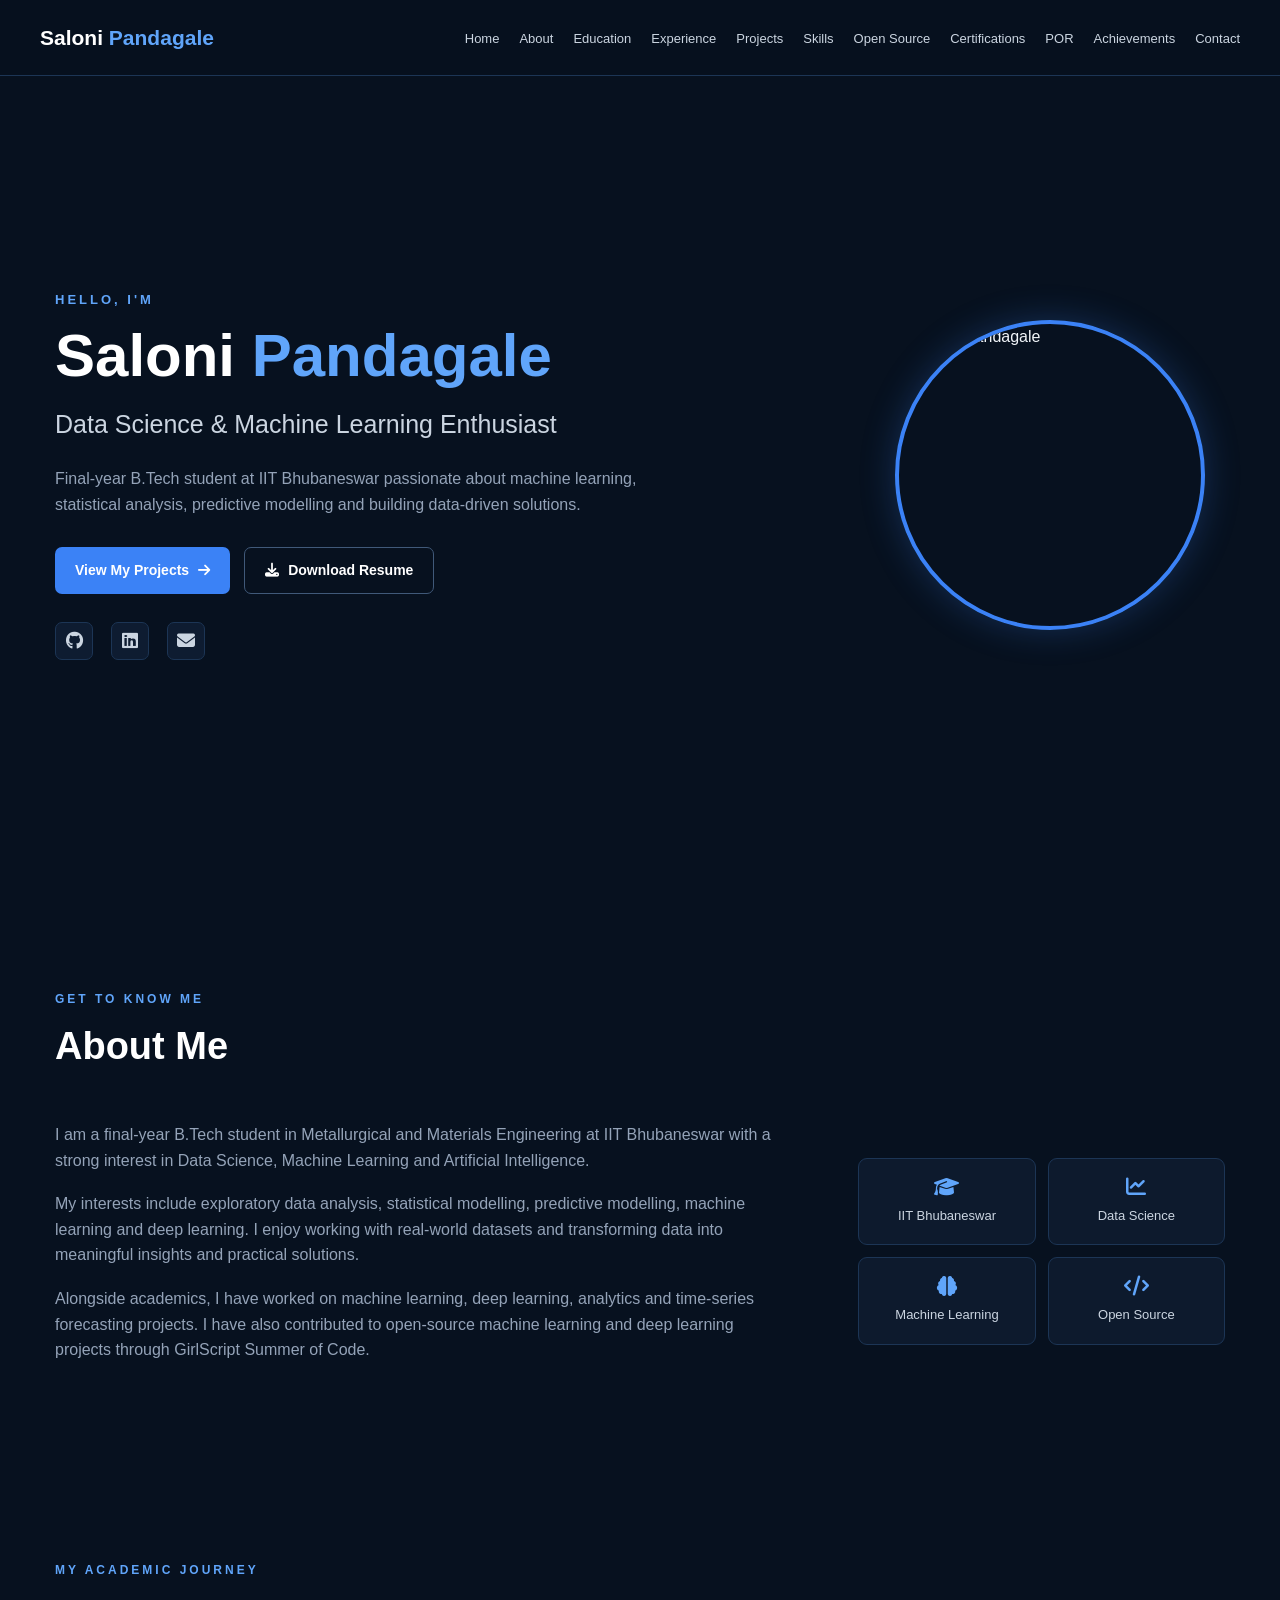
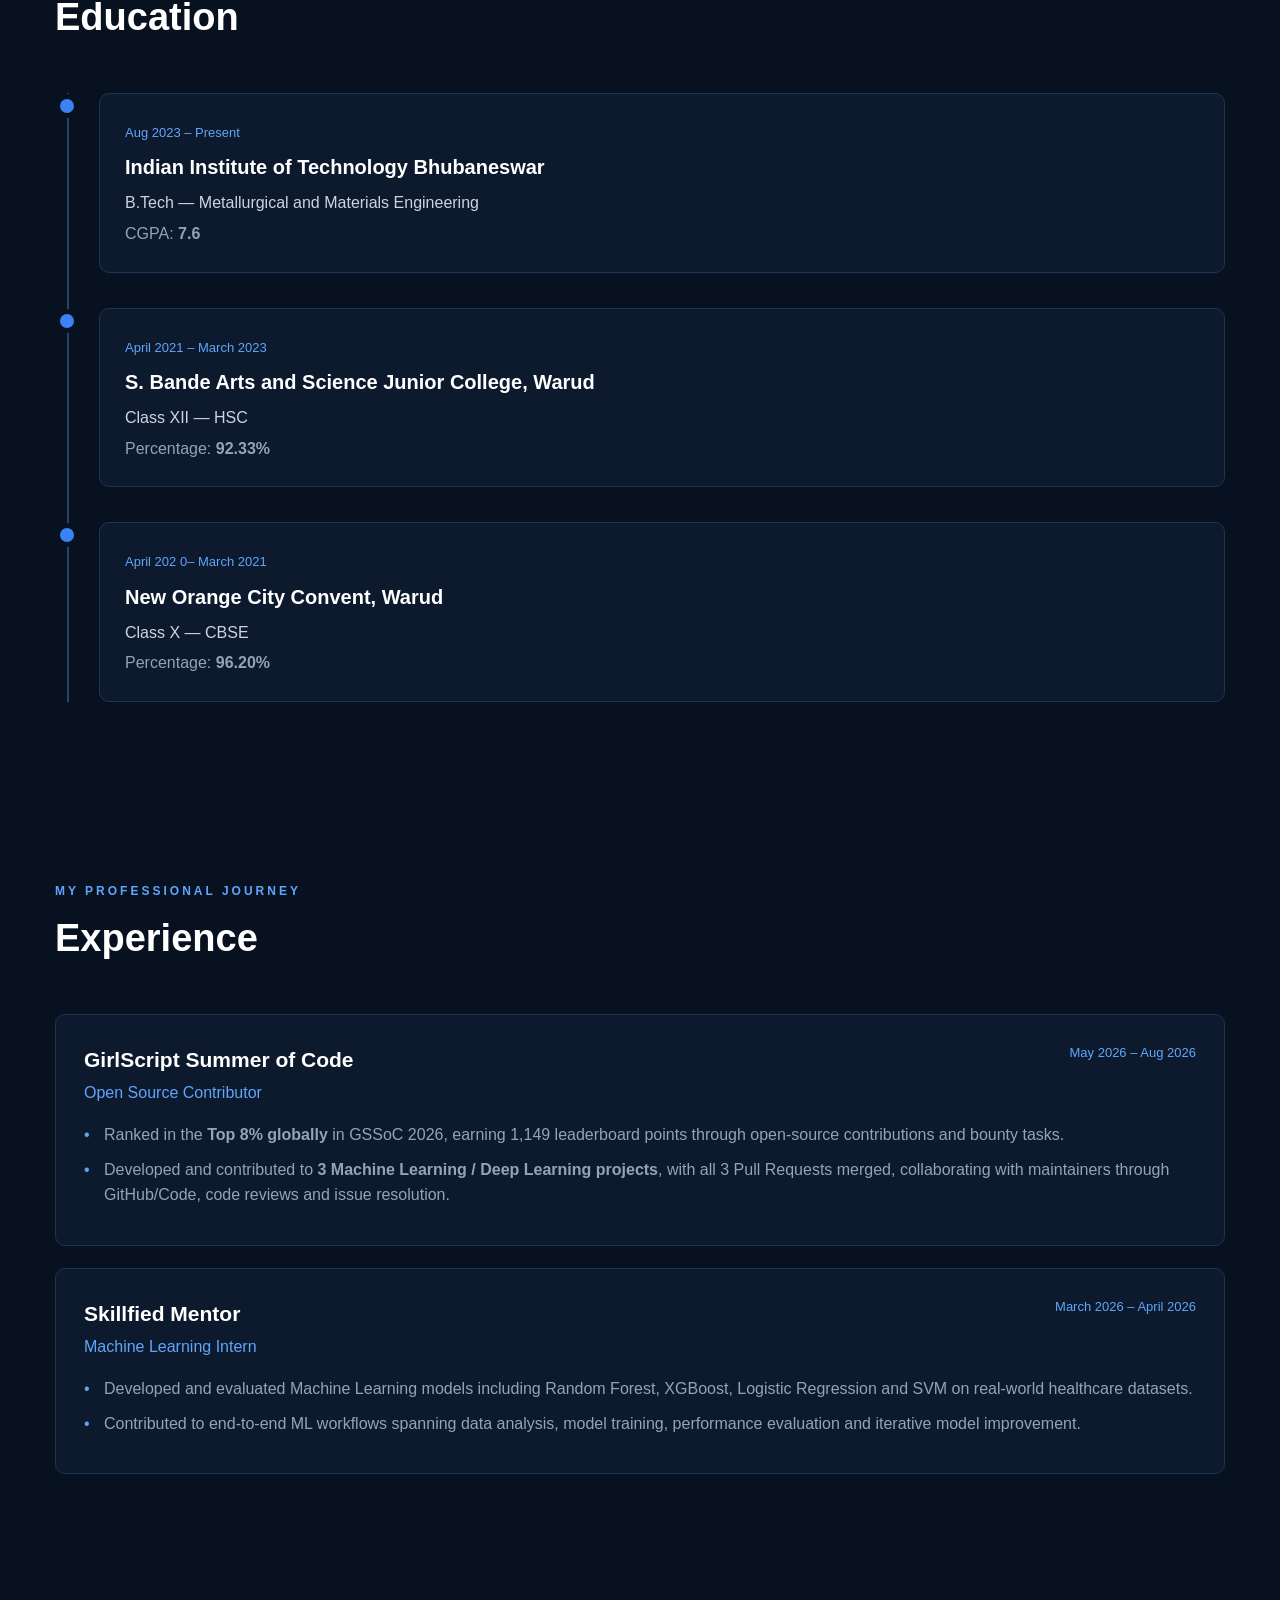
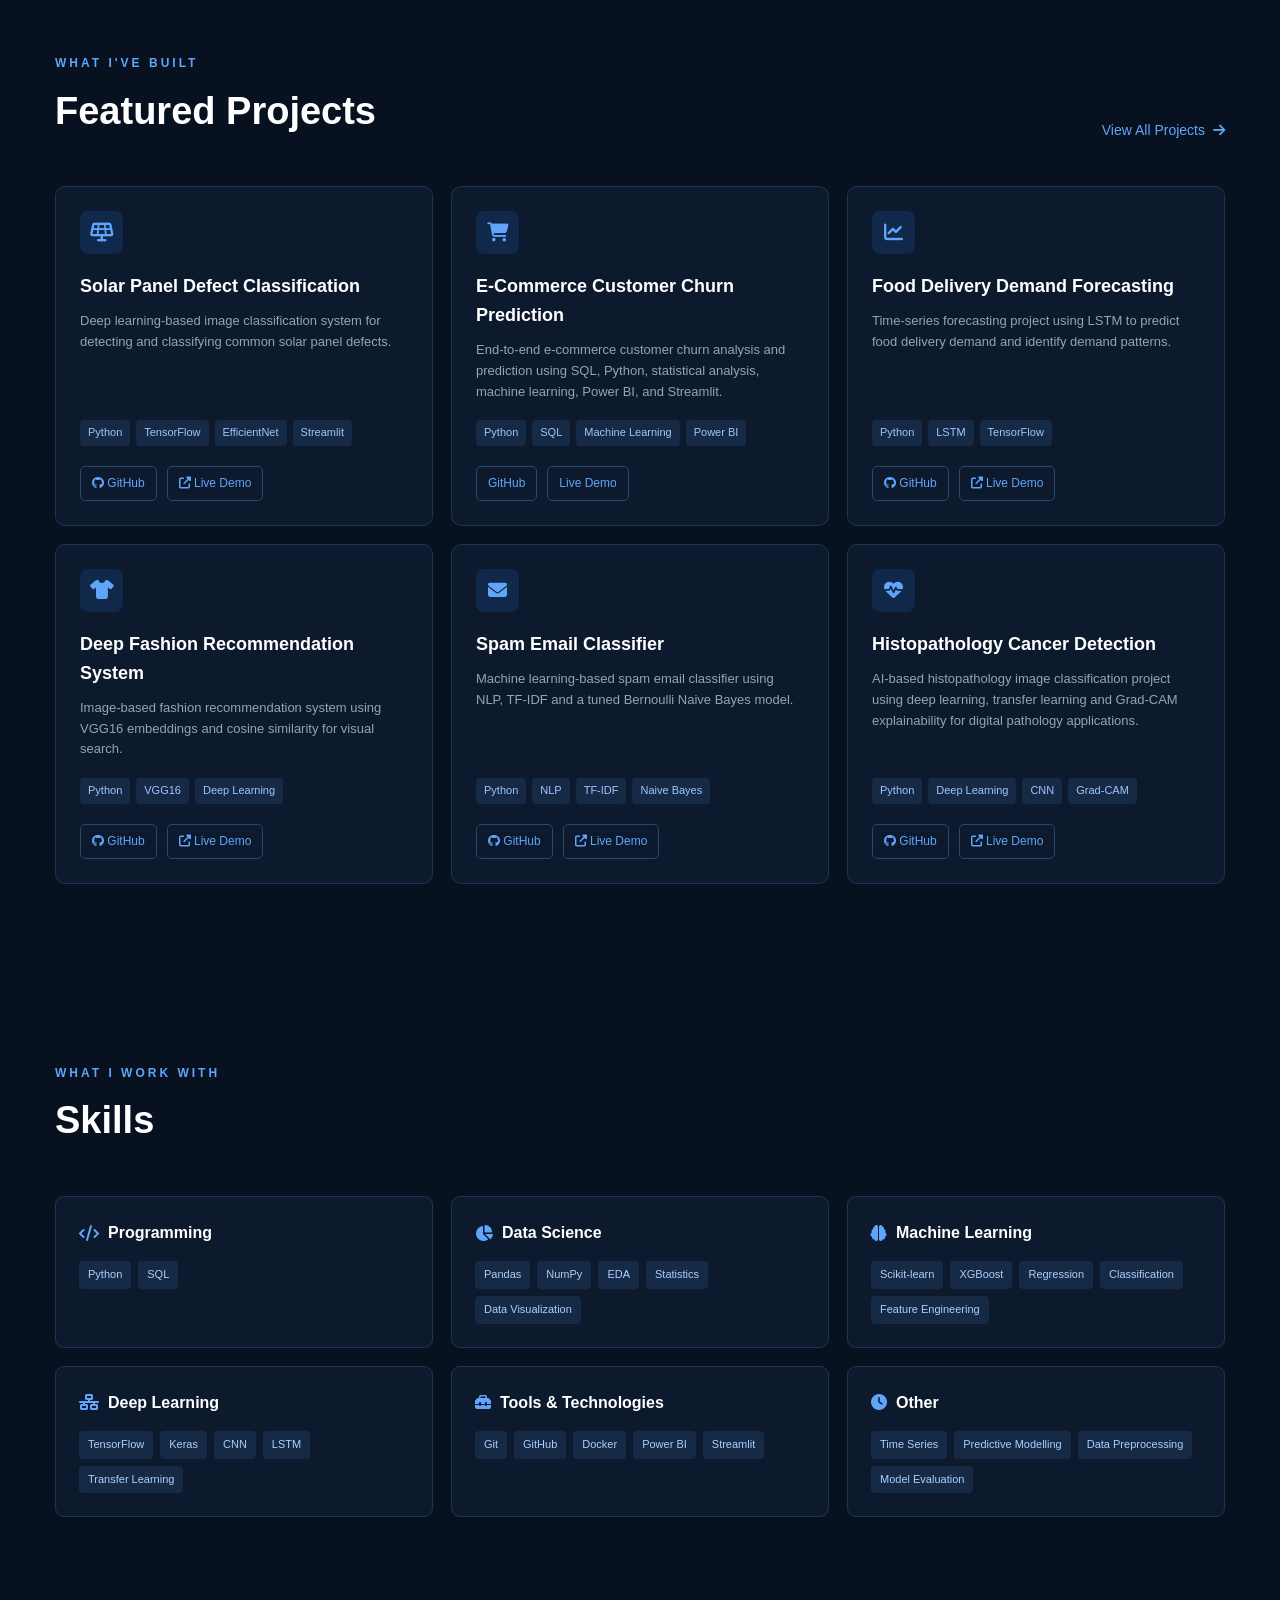
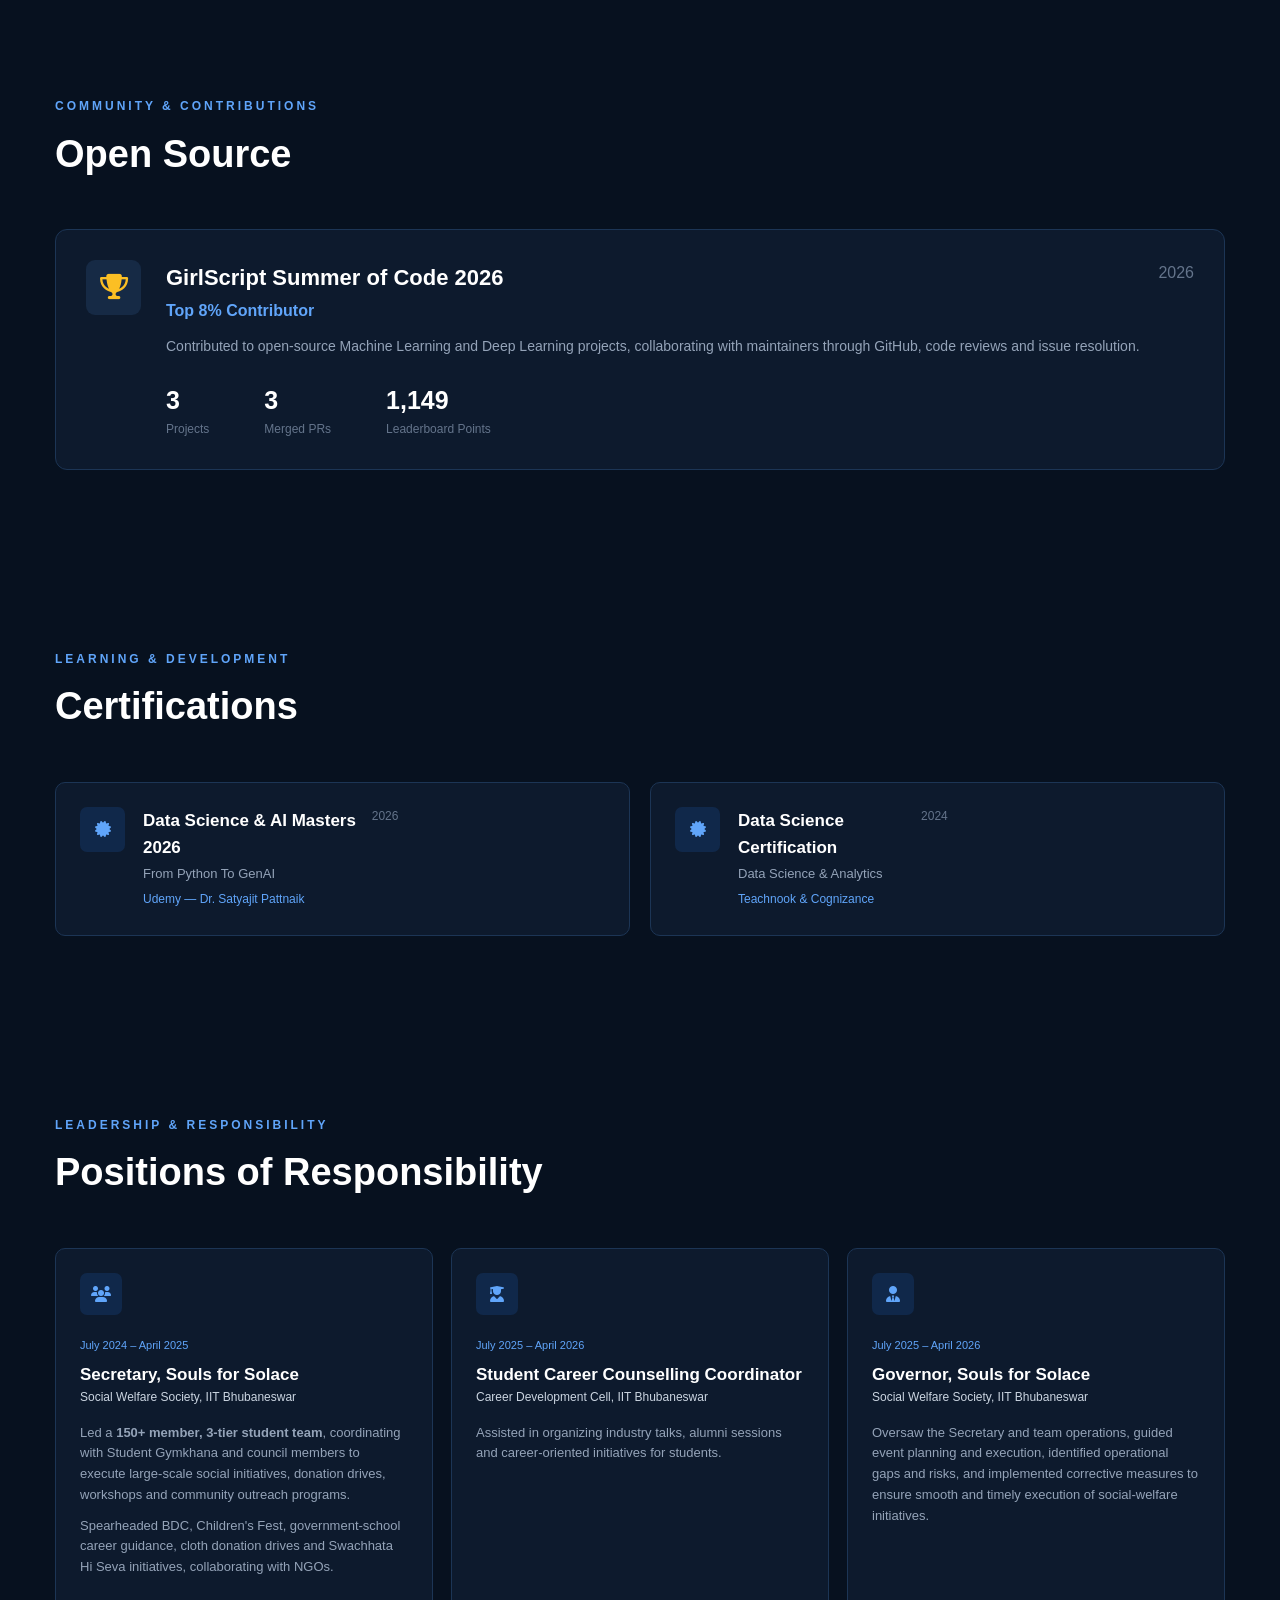
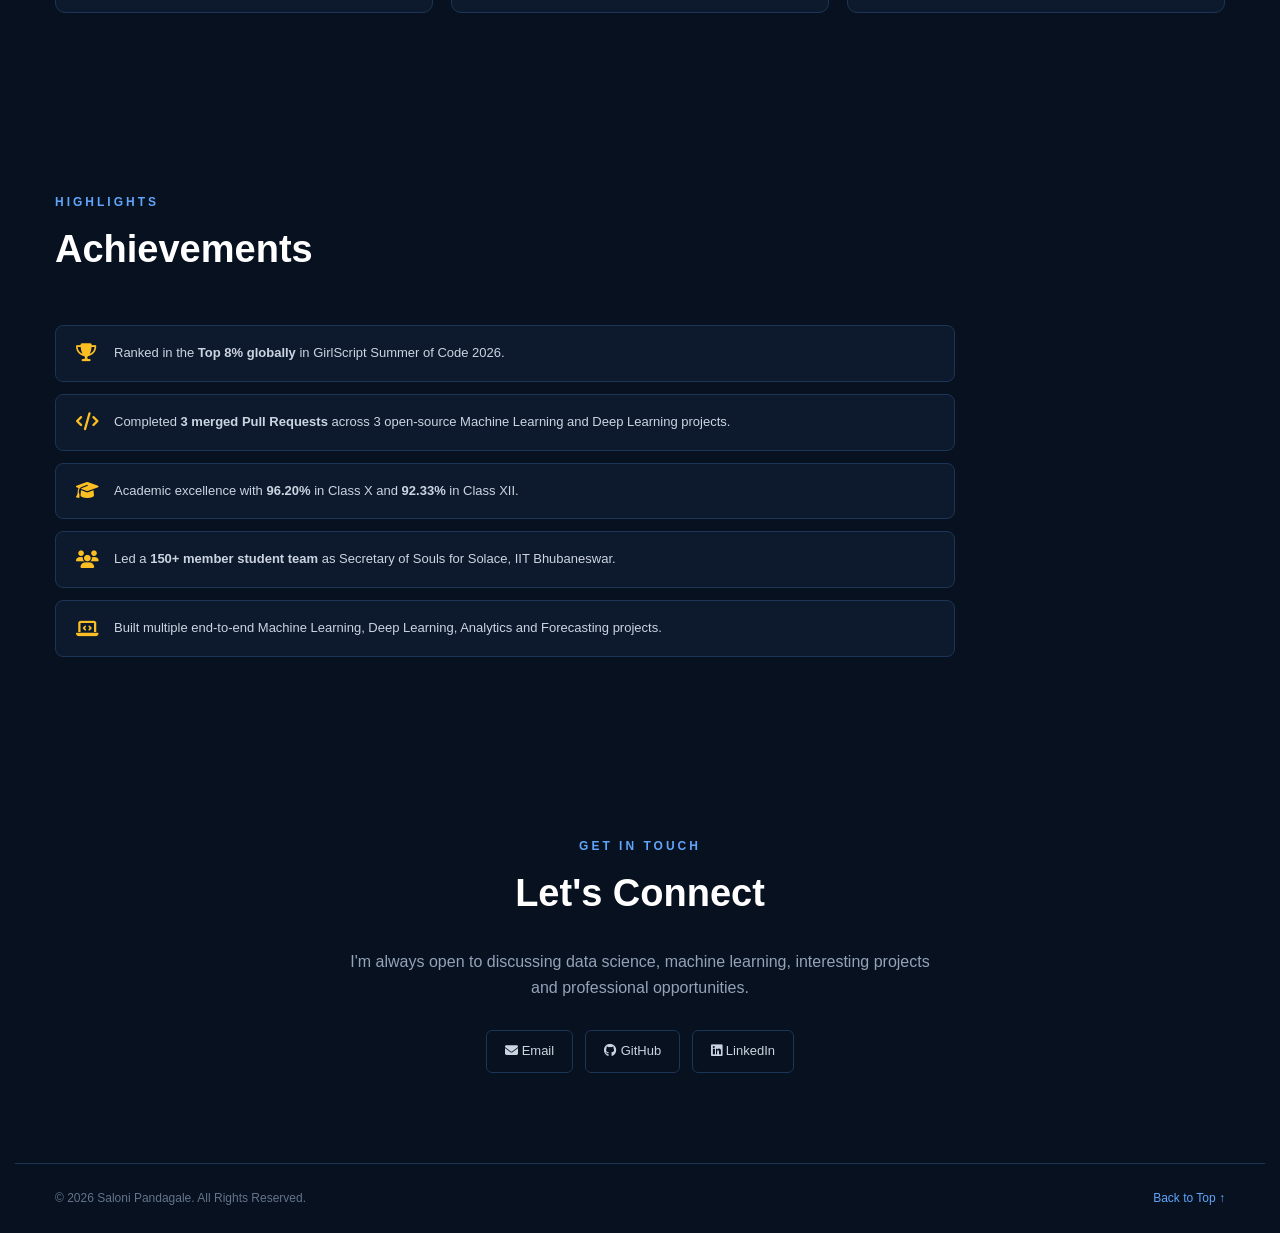
==== index.html @ 36f00436 "Add files via upload" ====
<!DOCTYPE html>
<html lang="en">

<head>
    <meta charset="UTF-8">
    <meta name="viewport" content="width=device-width, initial-scale=1.0">

    <title>Saloni Pandagale | Data Science & Machine Learning</title>

    <meta name="description"
        content="Portfolio of Saloni Pandagale - Data Science, Machine Learning and Deep Learning enthusiast.">

    <link rel="stylesheet" href="style.css">

    <!-- Font Awesome -->
    <link rel="stylesheet" href="https://cdnjs.cloudflare.com/ajax/libs/font-awesome/6.5.2/css/all.min.css">
</head>

<body>

    <!-- ================= NAVBAR ================= -->

    <header>
        <nav class="navbar">

            <a href="#home" class="logo">
                Saloni <span>Pandagale</span>
            </a>

            <ul class="nav-links">

                <li><a href="#home">Home</a></li>
                <li><a href="#about">About</a></li>
                <li><a href="#education">Education</a></li>
                <li><a href="#experience">Experience</a></li>
                <li><a href="#projects">Projects</a></li>
                <li><a href="#skills">Skills</a></li>
                <li><a href="#opensource">Open Source</a></li>
                <li><a href="#certifications">Certifications</a></li>
                <li><a href="#por">POR</a></li>
                <li><a href="#achievements">Achievements</a></li>
                <li><a href="#contact">Contact</a></li>

            </ul>

            <div class="menu-toggle">
                <i class="fas fa-bars"></i>
            </div>

        </nav>
    </header>


    <!-- ================= HERO ================= -->

    <section id="home" class="hero">

        <div class="hero-content">

            <p class="small-heading">
                HELLO, I'M
            </p>

            <h1>
                Saloni <span>Pandagale</span>
            </h1>

            <h2>
                Data Science & Machine Learning Enthusiast
            </h2>

            <p class="hero-description">

                Final-year B.Tech student at IIT Bhubaneswar passionate about
                machine learning, statistical analysis, predictive modelling
                and building data-driven solutions.

            </p>

            <div class="hero-buttons">

                <a href="#projects" class="btn primary-btn">
                    View My Projects
                    <i class="fas fa-arrow-right"></i>
                </a>

                <a href="assets/resume.pdf" class="btn secondary-btn" target="_blank">

                    <i class="fas fa-download"></i>
                    Download Resume

                </a>

            </div>


            <div class="social-links">

                <a href="https://github.com/salonipandagale" target="_blank" aria-label="GitHub">

                    <i class="fab fa-github"></i>

                </a>

                <a href="https://www.linkedin.com/in/saloni-pandagale-4010a1296/" target="_blank" aria-label="LinkedIn">

                    <i class="fab fa-linkedin"></i>

                </a>

                <a href="mailto:itsmesaloni29@gmail.com" aria-label="Email">

                    <i class="fas fa-envelope"></i>

                </a>

            </div>

        </div>


        <!-- PROFILE -->

        <div class="hero-image">

            <div class="image-circle">

                <img src="assets/profile.jpeg" alt="Saloni Pandagale">

            </div>

        </div>

    </section>


    <!-- ================= ABOUT ================= -->

    <section id="about" class="section">

        <div class="section-title">

            <p>GET TO KNOW ME</p>

            <h2>About Me</h2>

        </div>


        <div class="about-grid">

            <div class="about-text">

                <p>

                    I am a final-year B.Tech student in Metallurgical and
                    Materials Engineering at IIT Bhubaneswar with a strong
                    interest in Data Science, Machine Learning and Artificial
                    Intelligence.

                </p>

                <p>

                    My interests include exploratory data analysis,
                    statistical modelling, predictive modelling, machine
                    learning and deep learning. I enjoy working with
                    real-world datasets and transforming data into
                    meaningful insights and practical solutions.

                </p>

                <p>

                    Alongside academics, I have worked on machine learning,
                    deep learning, analytics and time-series forecasting
                    projects. I have also contributed to open-source
                    machine learning and deep learning projects through
                    GirlScript Summer of Code.

                </p>

            </div>


            <div class="about-highlights">

                <div class="about-badge">
                    <i class="fas fa-graduation-cap"></i>
                    <span>IIT Bhubaneswar</span>
                </div>

                <div class="about-badge">
                    <i class="fas fa-chart-line"></i>
                    <span>Data Science</span>
                </div>

                <div class="about-badge">
                    <i class="fas fa-brain"></i>
                    <span>Machine Learning</span>
                </div>

                <div class="about-badge">
                    <i class="fas fa-code"></i>
                    <span>Open Source</span>
                </div>

            </div>

        </div>

    </section>


    <!-- ================= EDUCATION ================= -->

    <section id="education" class="section">

        <div class="section-title">

            <p>MY ACADEMIC JOURNEY</p>

            <h2>Education</h2>

        </div>


        <div class="timeline">

            <!-- IIT -->

            <div class="timeline-item">

                <div class="timeline-dot"></div>

                <div class="timeline-content">

                    <span class="date">
                        Aug 2023 – Present
                    </span>

                    <h3>
                        Indian Institute of Technology Bhubaneswar
                    </h3>

                    <h4>
                        B.Tech — Metallurgical and Materials Engineering
                    </h4>

                    <p>
                        CGPA: <strong>7.6</strong>
                    </p>

                </div>

            </div>


            <!-- XII -->

            <div class="timeline-item">

                <div class="timeline-dot"></div>

                <div class="timeline-content">

                    <span class="date">
                        April 2021 – March 2023
                    </span>

                    <h3>
                        S. Bande Arts and Science Junior College, Warud
                    </h3>

                    <h4>
                        Class XII — HSC
                    </h4>

                    <p>
                        Percentage: <strong>92.33%</strong>
                    </p>

                </div>

            </div>


            <!-- X -->

            <div class="timeline-item">

                <div class="timeline-dot"></div>

                <div class="timeline-content">

                    <span class="date">
                        April 202 0– March 2021
                    </span>

                    <h3>
                        New Orange City Convent, Warud
                    </h3>

                    <h4>
                        Class X — CBSE
                    </h4>

                    <p>
                        Percentage: <strong>96.20%</strong>
                    </p>

                </div>

            </div>

        </div>

    </section>


    <!-- ================= EXPERIENCE ================= -->

    <section id="experience" class="section">

        <div class="section-title">

            <p>MY PROFESSIONAL JOURNEY</p>

            <h2>Experience</h2>

        </div>


        <div class="experience-container">


            <!-- GSSOC -->

            <div class="experience-card">

                <div class="experience-header">

                    <div>

                        <h3>
                            GirlScript Summer of Code
                        </h3>

                        <h4>
                            Open Source Contributor
                        </h4>

                    </div>

                    <span class="date">
                        May 2026 – Aug 2026
                    </span>

                </div>


                <ul>

                    <li>
                        Ranked in the <strong>Top 8% globally</strong> in
                        GSSoC 2026, earning 1,149 leaderboard points
                        through open-source contributions and bounty tasks.
                    </li>

                    <li>
                        Developed and contributed to
                        <strong>3 Machine Learning / Deep Learning projects</strong>,
                        with all 3 Pull Requests merged, collaborating with
                        maintainers through GitHub/Code, code reviews and
                        issue resolution.
                    </li>

                </ul>

            </div>


            <!-- SKILLIFIED -->

            <div class="experience-card">

                <div class="experience-header">

                    <div>

                        <h3>
                            Skillfied Mentor
                        </h3>

                        <h4>
                            Machine Learning Intern
                        </h4>

                    </div>

                    <span class="date">
                        March 2026 – April 2026
                    </span>

                </div>


                <ul>

                    <li>
                        Developed and evaluated Machine Learning models
                        including Random Forest, XGBoost, Logistic Regression
                        and SVM on real-world healthcare datasets.
                    </li>

                    <li>
                        Contributed to end-to-end ML workflows spanning
                        data analysis, model training, performance evaluation
                        and iterative model improvement.
                    </li>

                </ul>

            </div>

        </div>

    </section>


    <!-- ================= FEATURED PROJECTS ================= -->

    <section id="projects" class="section">

        <div class="section-title-row">

            <div class="section-title">

                <p>WHAT I'VE BUILT</p>

                <h2>Featured Projects</h2>

            </div>

            <a href="projects.html" class="view-all">
                View All Projects
                <i class="fas fa-arrow-right"></i>
            </a>

        </div>


        <div class="projects-grid">


            <!-- PROJECT 1 -->

            <div class="project-card">

                <div class="project-icon">
                    <i class="fas fa-solar-panel"></i>
                </div>

                <h3>
                    Solar Panel Defect Classification
                </h3>

                <p>
                    Deep learning-based image classification system for
                    detecting and classifying common solar panel defects.
                </p>

                <div class="tech-stack">

                    <span>Python</span>
                    <span>TensorFlow</span>
                    <span>EfficientNet</span>
                    <span>Streamlit</span>

                </div>

                <div class="project-links">

                    <a href="https://github.com/salonipandagale/Solar-Panel-Defect-Classification" target="_blank">

                        <i class="fab fa-github"></i>
                        GitHub

                    </a>

                    <a href="https://solar-panel-defect-classification-1.onrender.com/" target="_blank">

                        <i class="fas fa-external-link-alt"></i>
                        Live Demo

                    </a>

                </div>

            </div>


            <!-- PROJECT 2 -->

            <div class="project-card">
                <div class="project-icon">
                    <i class="fas fa-cart-shopping"></i>
                </div>
                <div class="project-header">
                    <h3>E-Commerce Customer Churn Prediction</h3>
                </div>

                <p>
                    End-to-end e-commerce customer churn analysis and prediction using
                    SQL, Python, statistical analysis, machine learning, Power BI,
                    and Streamlit.
                </p>

                <div class="tech-stack">
                    <span>Python</span>
                    <span>SQL</span>
                    <span>Machine Learning</span>
                    <span>Power BI</span>
                    
                </div>

                <div class="project-links">
                        <a href="https://github.com/salonipandagale/E-Commerce-Customer-Churn-Prediction"
                            target="_blank">
                            GitHub
                        </a>

                        <a href="https://e-commerce-customer-churn-prediction-pqmy.onrender.com/" target="_blank">
                            Live Demo
                        </a>
                </div>
            </div>


            <!-- PROJECT 3 -->

            <div class="project-card">

                <div class="project-icon">
                    <i class="fas fa-chart-line"></i>
                </div>

                <h3>
                    Food Delivery Demand Forecasting
                </h3>

                <p>
                    Time-series forecasting project using LSTM to predict
                    food delivery demand and identify demand patterns.
                </p>

                <div class="tech-stack">

                    <span>Python</span>
                    <span>LSTM</span>
                    <span>TensorFlow</span>

                </div>

                <div class="project-links">

                    <a href="https://github.com/salonipandagale/Demand-Forecasting-Inventory-Optimization"
                        target="_blank">

                        <i class="fab fa-github"></i>
                        GitHub

                    </a>
                    <a href="https://demand-forecasting-inventory-optimization.streamlit.app/" target="_blank">

                        <i class="fas fa-external-link-alt"></i>
                        Live Demo

                    </a>

                </div>

            </div>


            <!-- PROJECT 4 -->

            <div class="project-card">

                <div class="project-icon">
                    <i class="fas fa-shirt"></i>
                </div>

                <h3>
                    Deep Fashion Recommendation System
                </h3>

                <p>
                    Image-based fashion recommendation system using VGG16
                    embeddings and cosine similarity for visual search.
                </p>

                <div class="tech-stack">

                    <span>Python</span>
                    <span>VGG16</span>
                    <span>Deep Learning</span>

                </div>

                <div class="project-links">

                    <a href="https://github.com/salonipandagale/Deep-fashion-recommendation-system" target="_blank">

                        <i class="fab fa-github"></i>
                        GitHub

                    </a>
                    <a href="https://deep-fashion-recommendation-system.onrender.com/" target="_blank">

                        <i class="fas fa-external-link-alt"></i>
                        Live Demo

                    </a>

                </div>

            </div>


            <!-- PROJECT 5 -->

            <div class="project-card">

                <div class="project-icon">
                    <i class="fas fa-envelope"></i>
                </div>

                <h3>
                    Spam Email Classifier
                </h3>

                <p>
                    Machine learning-based spam email classifier using
                    NLP, TF-IDF and a tuned Bernoulli Naive Bayes model.
                </p>

                <div class="tech-stack">

                    <span>Python</span>
                    <span>NLP</span>
                    <span>TF-IDF</span>
                    <span>Naive Bayes</span>

                </div>

                <div class="project-links">

                    <a href="https://github.com/salonipandagale/Spam-Email-Classifier" target="_blank">

                        <i class="fab fa-github"></i>
                        GitHub

                    </a>
                    <a href="https://spam-email-classifier-04uw.onrender.com/" target="_blank">

                        <i class="fas fa-external-link-alt"></i>
                        Live Demo

                    </a>

                </div>

            </div>


            <!-- PROJECT 6 -->

            <div class="project-card">

                <div class="project-icon">
                    <i class="fas fa-heart-pulse"></i>
                </div>

                <h3>
                    Histopathology Cancer Detection
                </h3>

                <p>

                    AI-based histopathology image classification
                    project using deep learning, transfer learning
                    and Grad-CAM explainability for digital pathology
                    applications.

                </p>

                <div class="tech-stack">

                    <span>Python</span>
                    <span>Deep Learning</span>
                    <span>CNN</span>
                    <span>Grad-CAM</span>

                </div>

                <div class="project-links">

                    <a href="https://github.com/salonipandagale/Histopathology-cancer-detection" target="_blank">

                        <i class="fab fa-github"></i>
                        GitHub

                    </a>
                    <a href="https://histopathology-cancer-detection.onrender.com/" target="_blank">

                        <i class="fas fa-external-link-alt"></i>
                        Live Demo

                    </a>

                </div>

            </div>

        </div>

    </section>


    <!-- ================= SKILLS ================= -->

    <section id="skills" class="section">

        <div class="section-title">

            <p>WHAT I WORK WITH</p>

            <h2>Skills</h2>

        </div>


        <div class="skills-container">


            <div class="skill-category">

                <h3>
                    <i class="fas fa-code"></i>
                    Programming
                </h3>

                <div class="skill-list">

                    <span>Python</span>
                    <span>SQL</span>

                </div>

            </div>


            <div class="skill-category">

                <h3>
                    <i class="fas fa-chart-pie"></i>
                    Data Science
                </h3>

                <div class="skill-list">

                    <span>Pandas</span>
                    <span>NumPy</span>
                    <span>EDA</span>
                    <span>Statistics</span>
                    <span>Data Visualization</span>

                </div>

            </div>


            <div class="skill-category">

                <h3>
                    <i class="fas fa-brain"></i>
                    Machine Learning
                </h3>

                <div class="skill-list">

                    <span>Scikit-learn</span>
                    <span>XGBoost</span>
                    <span>Regression</span>
                    <span>Classification</span>
                    <span>Feature Engineering</span>

                </div>

            </div>


            <div class="skill-category">

                <h3>
                    <i class="fas fa-network-wired"></i>
                    Deep Learning
                </h3>

                <div class="skill-list">

                    <span>TensorFlow</span>
                    <span>Keras</span>
                    <span>CNN</span>
                    <span>LSTM</span>
                    <span>Transfer Learning</span>

                </div>

            </div>


            <div class="skill-category">

                <h3>
                    <i class="fas fa-toolbox"></i>
                    Tools & Technologies
                </h3>

                <div class="skill-list">

                    <span>Git</span>
                    <span>GitHub</span>
                    <span>Docker</span>
                    <span>Power BI</span>
                    <span>Streamlit</span>

                </div>

            </div>


            <div class="skill-category">

                <h3>
                    <i class="fas fa-clock"></i>
                    Other
                </h3>

                <div class="skill-list">

                    <span>Time Series</span>
                    <span>Predictive Modelling</span>
                    <span>Data Preprocessing</span>
                    <span>Model Evaluation</span>

                </div>

            </div>

        </div>

    </section>


    <!-- ================= OPEN SOURCE ================= -->

    <section id="opensource" class="section">

        <div class="section-title">

            <p>COMMUNITY & CONTRIBUTIONS</p>

            <h2>Open Source</h2>

        </div>


        <div class="opensource-card">

            <div class="opensource-icon">
                <i class="fas fa-trophy"></i>
            </div>

            <div class="opensource-content">

                <div class="opensource-header">

                    <div>

                        <h3>
                            GirlScript Summer of Code 2026
                        </h3>

                        <p class="highlight">
                            Top 8% Contributor
                        </p>

                    </div>

                    <span class="opensource-year">
                        2026
                    </span>

                </div>


                <p>

                    Contributed to open-source Machine Learning and
                    Deep Learning projects, collaborating with maintainers
                    through GitHub, code reviews and issue resolution.

                </p>


                <div class="opensource-stats">

                    <div>
                        <strong>3</strong>
                        <span>Projects</span>
                    </div>

                    <div>
                        <strong>3</strong>
                        <span>Merged PRs</span>
                    </div>

                    <div>
                        <strong>1,149</strong>
                        <span>Leaderboard Points</span>
                    </div>

                </div>

            </div>

        </div>

    </section>


    <!-- ================= CERTIFICATIONS ================= -->

    <section id="certifications" class="section">

        <div class="section-title">

            <p>LEARNING & DEVELOPMENT</p>

            <h2>Certifications</h2>

        </div>


        <div class="certifications-grid">


            <div class="certification-card">

                <div class="cert-icon">
                    <i class="fas fa-certificate"></i>
                </div>

                <div>

                    <span class="cert-year">
                        2026
                    </span>

                    <h3>
                        Data Science & AI Masters 2026
                    </h3>

                    <p>
                        From Python To GenAI
                    </p>

                    <span class="cert-provider">
                        Udemy — Dr. Satyajit Pattnaik
                    </span>

                </div>

            </div>


            <div class="certification-card">

                <div class="cert-icon">
                    <i class="fas fa-certificate"></i>
                </div>

                <div>

                    <span class="cert-year">
                        2024
                    </span>

                    <h3>
                        Data Science Certification
                    </h3>

                    <p>
                        Data Science & Analytics
                    </p>

                    <span class="cert-provider">
                        Teachnook & Cognizance
                    </span>

                </div>

            </div>

        </div>

    </section>


    <!-- ================= POR ================= -->

    <section id="por" class="section">

        <div class="section-title">

            <p>LEADERSHIP & RESPONSIBILITY</p>

            <h2>Positions of Responsibility</h2>

        </div>


        <div class="por-grid">


            <!-- SECRETARY -->

            <div class="por-card">

                <div class="por-icon">
                    <i class="fas fa-users"></i>
                </div>

                <span class="por-date">
                    July 2024 – April 2025
                </span>

                <h3>
                    Secretary, Souls for Solace
                </h3>

                <h4>
                    Social Welfare Society, IIT Bhubaneswar
                </h4>

                <p>

                    Led a <strong>150+ member, 3-tier student team</strong>,
                    coordinating with Student Gymkhana and council members
                    to execute large-scale social initiatives, donation
                    drives, workshops and community outreach programs.

                </p>

                <p>

                    Spearheaded BDC, Children's Fest, government-school
                    career guidance, cloth donation drives and
                    Swachhata Hi Seva initiatives, collaborating with NGOs.

                </p>

            </div>


            <!-- CAREER -->

            <div class="por-card">

                <div class="por-icon">
                    <i class="fas fa-user-graduate"></i>
                </div>

                <span class="por-date">
                    July 2025 – April 2026
                </span>

                <h3>
                    Student Career Counselling Coordinator
                </h3>

                <h4>
                    Career Development Cell, IIT Bhubaneswar
                </h4>

                <p>

                    Assisted in organizing industry talks, alumni sessions
                    and career-oriented initiatives for students.

                </p>

            </div>


            <!-- GOVERNOR -->

            <div class="por-card">

                <div class="por-icon">
                    <i class="fas fa-user-tie"></i>
                </div>

                <span class="por-date">
                    July 2025 – April 2026
                </span>

                <h3>
                    Governor, Souls for Solace
                </h3>

                <h4>
                    Social Welfare Society, IIT Bhubaneswar
                </h4>

                <p>

                    Oversaw the Secretary and team operations, guided event
                    planning and execution, identified operational gaps and
                    risks, and implemented corrective measures to ensure
                    smooth and timely execution of social-welfare initiatives.

                </p>

            </div>

        </div>

    </section>


    <!-- ================= ACHIEVEMENTS ================= -->

    <section id="achievements" class="section">

        <div class="section-title">

            <p>HIGHLIGHTS</p>

            <h2>Achievements</h2>

        </div>


        <div class="achievement-list">


            <div class="achievement">

                <i class="fas fa-trophy"></i>

                <p>
                    Ranked in the <strong>Top 8% globally</strong> in
                    GirlScript Summer of Code 2026.
                </p>

            </div>


            <div class="achievement">

                <i class="fas fa-code"></i>

                <p>
                    Completed <strong>3 merged Pull Requests</strong>
                    across 3 open-source Machine Learning and Deep Learning
                    projects.
                </p>

            </div>


            <div class="achievement">

                <i class="fas fa-graduation-cap"></i>

                <p>
                    Academic excellence with <strong>96.20%</strong> in
                    Class X and <strong>92.33%</strong> in Class XII.
                </p>

            </div>


            <div class="achievement">

                <i class="fas fa-users"></i>

                <p>
                    Led a <strong>150+ member student team</strong> as
                    Secretary of Souls for Solace, IIT Bhubaneswar.
                </p>

            </div>


            <div class="achievement">

                <i class="fas fa-laptop-code"></i>

                <p>
                    Built multiple end-to-end Machine Learning,
                    Deep Learning, Analytics and Forecasting projects.
                </p>

            </div>

        </div>

    </section>


    <!-- ================= CONTACT ================= -->

    <section id="contact" class="section contact-section">

        <div class="section-title">

            <p>GET IN TOUCH</p>

            <h2>Let's Connect</h2>

        </div>


        <p class="contact-description">

            I'm always open to discussing data science, machine learning,
            interesting projects and professional opportunities.

        </p>


        <div class="contact-links">

            <a href="mailto:itsmesaloni29@gmail.com">

                <i class="fas fa-envelope"></i>
                Email

            </a>


            <a href="https://github.com/salonipandagale" target="_blank">

                <i class="fab fa-github"></i>
                GitHub

            </a>


            <a href="https://www.linkedin.com/in/saloni-pandagale-4010a1296/" target="_blank">

                <i class="fab fa-linkedin"></i>
                LinkedIn

            </a>

        </div>

    </section>


    <!-- ================= FOOTER ================= -->

    <footer>

        <p>
            © 2026 Saloni Pandagale. All Rights Reserved.
        </p>

        <a href="#home">
            Back to Top ↑
        </a>

    </footer>


    <script src="script.js"></script>

</body>

</html>
---- style.css ----
/* =====================================================
   GLOBAL
===================================================== */

* {
    margin: 0;
    padding: 0;
    box-sizing: border-box;
    scroll-behavior: smooth;
}

:root {
    --background: #07111f;
    --background-light: #0b1628;
    --card: #0d1a2d;
    --card-hover: #10213a;
    --border: #1c3555;

    --primary: #3b82f6;
    --primary-light: #60a5fa;

    --text: #f1f5f9;
    --text-light: #cbd5e1;
    --text-muted: #94a3b8;
    --text-dark: #64748b;
}

body {
    font-family: Arial, Helvetica, sans-serif;
    background: var(--background);
    color: var(--text);
    line-height: 1.6;
}

a {
    text-decoration: none;
    color: inherit;
}

ul {
    list-style: none;
}

section {
    scroll-margin-top: 85px;
}


/* =====================================================
   NAVBAR
===================================================== */

header {
    position: fixed;
    top: 0;
    width: 100%;
    z-index: 1000;

    background: rgba(7, 17, 31, 0.95);
    backdrop-filter: blur(10px);

    border-bottom: 1px solid var(--border);
}

.navbar {
    max-width: 1250px;
    height: 75px;

    margin: auto;
    padding: 0 25px;

    display: flex;
    align-items: center;
    justify-content: space-between;
}

.logo {
    font-size: 21px;
    font-weight: 700;
    color: white;
    white-space: nowrap;
}

.logo span {
    color: var(--primary-light);
}

.nav-links {
    display: flex;
    gap: 20px;
    align-items: center;
}

.nav-links a {
    color: var(--text-light);
    font-size: 13px;
    transition: 0.3s;
}

.nav-links a:hover {
    color: var(--primary-light);
}

.menu-toggle {
    display: none;
    font-size: 23px;
    cursor: pointer;
}


/* =====================================================
   HERO
===================================================== */

.hero {
    min-height: 100vh;
    max-width: 1250px;

    margin: auto;
    padding: 130px 40px 80px;

    display: flex;
    align-items: center;
    justify-content: space-between;

    gap: 80px;
}

.hero-content {
    flex: 1;
}

.small-heading {
    color: var(--primary-light);
    font-size: 13px;
    font-weight: bold;
    letter-spacing: 3px;
    margin-bottom: 12px;
}

.hero h1 {
    font-size: 60px;
    line-height: 1.1;
    margin-bottom: 15px;
    color: white;
}

.hero h1 span {
    color: var(--primary-light);
}

.hero h2 {
    font-size: 25px;
    color: var(--text-light);
    font-weight: 500;
    margin-bottom: 22px;
}

.hero-description {
    max-width: 650px;
    color: var(--text-muted);
    font-size: 16px;
    margin-bottom: 30px;
}

.hero-buttons {
    display: flex;
    gap: 14px;
    flex-wrap: wrap;
}

.btn {
    display: inline-flex;
    align-items: center;
    gap: 9px;

    padding: 11px 20px;

    border-radius: 7px;

    font-size: 14px;
    font-weight: 600;

    transition: 0.3s;
}

.primary-btn {
    background: var(--primary);
    color: white;
}

.primary-btn:hover {
    background: #2563eb;
    transform: translateY(-2px);
}

.secondary-btn {
    border: 1px solid #405979;
    color: white;
}

.secondary-btn:hover {
    border-color: var(--primary-light);
    color: var(--primary-light);
}

.social-links {
    display: flex;
    gap: 18px;
    margin-top: 28px;
}

.social-links a {
    width: 38px;
    height: 38px;

    display: flex;
    align-items: center;
    justify-content: center;

    border-radius: 7px;

    background: #0e1c31;
    border: 1px solid var(--border);

    color: var(--text-light);

    font-size: 18px;

    transition: 0.3s;
}

.social-links a:hover {
    color: var(--primary-light);
    border-color: var(--primary);
    transform: translateY(-3px);
}


/* =====================================================
   PROFILE IMAGE
===================================================== */

.hero-image {
    flex: 0 0 350px;

    display: flex;
    justify-content: center;
}

.image-circle {
    width: 310px;
    height: 310px;

    border-radius: 50%;
    overflow: hidden;

    border: 4px solid var(--primary);

    box-shadow: 0 0 35px rgba(59, 130, 246, 0.25);
}

.image-circle img {
    width: 100%;
    height: 100%;

    object-fit: cover;
}


/* =====================================================
   SECTIONS
===================================================== */

.section {
    max-width: 1250px;

    margin: auto;

    padding: 90px 40px;
}

.section-title {
    margin-bottom: 45px;
}

.section-title p {
    color: var(--primary-light);

    font-size: 12px;
    font-weight: bold;

    letter-spacing: 3px;

    margin-bottom: 7px;
}

.section-title h2 {
    font-size: 38px;
    color: white;
}

.section-title-row {
    display: flex;
    align-items: flex-end;
    justify-content: space-between;

    margin-bottom: 45px;
}

.section-title-row .section-title {
    margin-bottom: 0;
}

.view-all {
    color: var(--primary-light);
    font-size: 14px;
    display: flex;
    gap: 8px;
    align-items: center;
}

.view-all:hover {
    color: white;
}


/* =====================================================
   ABOUT
===================================================== */

.about-grid {
    display: grid;
    grid-template-columns: 2fr 1fr;

    gap: 70px;

    align-items: center;
}

.about-text p {
    color: var(--text-muted);

    font-size: 16px;

    margin-bottom: 18px;
}

.about-highlights {
    display: grid;
    grid-template-columns: 1fr 1fr;

    gap: 12px;
}

.about-badge {
    background: var(--card);

    border: 1px solid var(--border);

    padding: 18px 12px;

    border-radius: 9px;

    display: flex;
    flex-direction: column;

    align-items: center;
    justify-content: center;

    gap: 9px;

    color: var(--text-light);

    font-size: 13px;

    transition: 0.3s;
}

.about-badge i {
    color: var(--primary-light);
    font-size: 20px;
}

.about-badge:hover {
    border-color: var(--primary);
    transform: translateY(-3px);
}


/* =====================================================
   EDUCATION
===================================================== */

.timeline {
    border-left: 2px solid #274464;

    margin-left: 12px;
    padding-left: 30px;

    display: flex;
    flex-direction: column;

    gap: 35px;
}

.timeline-item {
    position: relative;
}

.timeline-dot {
    position: absolute;

    left: -39px;
    top: 6px;

    width: 14px;
    height: 14px;

    border-radius: 50%;

    background: var(--primary);

    box-shadow: 0 0 0 5px var(--background);
}

.timeline-content {
    background: var(--card);

    border: 1px solid var(--border);

    border-radius: 10px;

    padding: 25px;

    transition: 0.3s;
}

.timeline-content:hover {
    border-color: var(--primary);
    transform: translateX(4px);
}

.date {
    color: var(--primary-light);
    font-size: 13px;
}

.timeline-content h3 {
    color: white;
    font-size: 20px;
    margin: 7px 0;
}

.timeline-content h4 {
    color: var(--text-light);
    font-weight: normal;
    margin-bottom: 5px;
}

.timeline-content p {
    color: var(--text-muted);
}


/* =====================================================
   EXPERIENCE
===================================================== */

.experience-container {
    display: flex;
    flex-direction: column;
    gap: 22px;
}

.experience-card {
    background: var(--card);

    border: 1px solid var(--border);

    border-radius: 10px;

    padding: 28px;

    transition: 0.3s;
}

.experience-card:hover {
    border-color: var(--primary);
    transform: translateY(-3px);
}

.experience-header {
    display: flex;

    justify-content: space-between;

    gap: 20px;

    margin-bottom: 17px;
}

.experience-header h3 {
    color: white;
    font-size: 21px;
}

.experience-header h4 {
    color: var(--primary-light);
    font-weight: normal;
    margin-top: 3px;
}

.experience-card ul {
    list-style: none;
}

.experience-card li {
    color: var(--text-muted);

    padding-left: 20px;

    margin-bottom: 9px;

    position: relative;
}

.experience-card li::before {
    content: "•";

    position: absolute;
    left: 0;

    color: var(--primary-light);
}


/* =====================================================
   PROJECTS
===================================================== */

.projects-grid {
    display: grid;

    grid-template-columns: repeat(3, 1fr);

    gap: 18px;
}

.project-card {
    background: var(--card);

    border: 1px solid var(--border);

    border-radius: 10px;

    padding: 24px;

    display: flex;
    flex-direction: column;

    transition: 0.3s;
}

.project-card:hover {
    border-color: var(--primary);

    transform: translateY(-6px);

    background: var(--card-hover);
}

.project-icon {
    width: 43px;
    height: 43px;

    display: flex;
    align-items: center;
    justify-content: center;

    border-radius: 8px;

    background: #10284a;

    color: var(--primary-light);

    margin-bottom: 18px;

    font-size: 19px;
}

.project-card h3 {
    color: white;

    font-size: 18px;

    margin-bottom: 10px;
}

.project-card p {
    color: var(--text-muted);

    font-size: 13px;

    margin-bottom: 18px;
}

.tech-stack {
    display: flex;

    gap: 6px;

    flex-wrap: wrap;

    margin-top: auto;

    margin-bottom: 20px;
}

.tech-stack span {
    background: #162a45;

    color: #9bc7ff;

    padding: 4px 8px;

    border-radius: 4px;

    font-size: 11px;
}

.project-links {
    display: flex;
    gap: 10px;
}

.project-links a {
    color: var(--primary-light);

    border: 1px solid #29476b;

    padding: 7px 11px;

    border-radius: 5px;

    font-size: 12px;

    transition: 0.3s;
}

.project-links a:hover {
    background: var(--primary);
    border-color: var(--primary);
    color: white;
}


/* =====================================================
   SKILLS
===================================================== */

.skills-container {
    display: grid;

    grid-template-columns: repeat(3, 1fr);

    gap: 18px;
}

.skill-category {
    background: var(--card);

    border: 1px solid var(--border);

    border-radius: 9px;

    padding: 23px;
}

.skill-category h3 {
    color: white;

    font-size: 16px;

    margin-bottom: 16px;

    display: flex;
    gap: 9px;
    align-items: center;
}

.skill-category h3 i {
    color: var(--primary-light);
}

.skill-list {
    display: flex;

    flex-wrap: wrap;

    gap: 7px;
}

.skill-list span {
    background: #162a45;

    color: #a9d0ff;

    border-radius: 4px;

    padding: 5px 9px;

    font-size: 11px;
}


/* =====================================================
   OPEN SOURCE
===================================================== */

.opensource-card {
    background: var(--card);

    border: 1px solid var(--border);

    border-radius: 12px;

    padding: 30px;

    display: flex;

    gap: 25px;
}

.opensource-icon {
    width: 55px;
    height: 55px;

    flex-shrink: 0;

    display: flex;

    align-items: center;
    justify-content: center;

    background: #162a45;

    color: #fbbf24;

    border-radius: 9px;

    font-size: 25px;
}

.opensource-content {
    flex: 1;
}

.opensource-header {
    display: flex;

    justify-content: space-between;

    margin-bottom: 12px;
}

.opensource-header h3 {
    color: white;

    font-size: 22px;
}

.highlight {
    color: #60a5fa !important;

    font-weight: bold;

    margin-top: 2px;
}

.opensource-year {
    color: var(--text-dark);
}

.opensource-content > p {
    color: var(--text-muted);

    font-size: 14px;
}

.opensource-stats {
    display: flex;

    gap: 55px;

    margin-top: 22px;
}

.opensource-stats div {
    display: flex;

    flex-direction: column;
}

.opensource-stats strong {
    color: white;

    font-size: 25px;
}

.opensource-stats span {
    color: var(--text-dark);

    font-size: 12px;
}


/* =====================================================
   CERTIFICATIONS
===================================================== */

.certifications-grid {
    display: grid;

    grid-template-columns: repeat(2, 1fr);

    gap: 20px;
}

.certification-card {
    background: var(--card);

    border: 1px solid var(--border);

    border-radius: 10px;

    padding: 24px;

    display: flex;

    gap: 18px;

    transition: 0.3s;
}

.certification-card:hover {
    border-color: var(--primary);
    transform: translateY(-3px);
}

.cert-icon {
    width: 45px;
    height: 45px;

    flex-shrink: 0;

    display: flex;

    align-items: center;
    justify-content: center;

    background: #10284a;

    color: var(--primary-light);

    border-radius: 7px;
}

.cert-year {
    float: right;

    color: var(--text-dark);

    font-size: 12px;
}

.certification-card h3 {
    color: white;

    font-size: 17px;

    margin-bottom: 3px;
}

.certification-card p {
    color: var(--text-muted);

    font-size: 13px;
}

.cert-provider {
    color: var(--primary-light);

    font-size: 12px;
}


/* =====================================================
   POR
===================================================== */

.por-grid {
    display: grid;

    grid-template-columns: repeat(3, 1fr);

    gap: 18px;
}

.por-card {
    background: var(--card);

    border: 1px solid var(--border);

    border-radius: 10px;

    padding: 24px;

    transition: 0.3s;
}

.por-card:hover {
    border-color: var(--primary);

    transform: translateY(-4px);
}

.por-icon {
    width: 42px;
    height: 42px;

    background: #10284a;

    color: var(--primary-light);

    border-radius: 7px;

    display: flex;

    align-items: center;
    justify-content: center;

    margin-bottom: 16px;
}

.por-date {
    color: var(--primary-light);

    font-size: 11px;
}

.por-card h3 {
    color: white;

    font-size: 17px;

    margin-top: 5px;
}

.por-card h4 {
    color: var(--text-light);

    font-size: 12px;

    font-weight: normal;

    margin-bottom: 15px;
}

.por-card p {
    color: var(--text-muted);

    font-size: 13px;

    margin-bottom: 10px;
}


/* =====================================================
   ACHIEVEMENTS
===================================================== */

.achievement-list {
    display: flex;

    flex-direction: column;

    gap: 12px;

    max-width: 900px;
}

.achievement {
    display: flex;

    align-items: center;

    gap: 16px;

    background: var(--card);

    border: 1px solid var(--border);

    border-radius: 8px;

    padding: 17px 20px;
}

.achievement i {
    color: #fbbf24;

    font-size: 18px;

    width: 22px;
}

.achievement p {
    color: var(--text-light);

    font-size: 13px;
}


/* =====================================================
   CONTACT
===================================================== */

.contact-section {
    text-align: center;
}

.contact-description {
    max-width: 600px;

    margin: -20px auto 30px;

    color: var(--text-muted);
}

.contact-links {
    display: flex;

    justify-content: center;

    gap: 12px;

    flex-wrap: wrap;
}

.contact-links a {
    border: 1px solid var(--border);

    padding: 10px 18px;

    border-radius: 6px;

    color: var(--text-light);

    font-size: 13px;

    transition: 0.3s;
}

.contact-links a:hover {
    color: var(--primary-light);

    border-color: var(--primary);
}


/* =====================================================
   PROJECTS PAGE
===================================================== */

.projects-page-header {
    max-width: 1100px;

    margin: auto;

    padding: 150px 40px 70px;

    text-align: center;
}

.projects-page-header h1 {
    font-size: 55px;

    color: white;

    margin-bottom: 15px;
}

.projects-page-header > p:not(.small-heading) {
    color: var(--text-muted);

    max-width: 650px;

    margin: 0 auto 25px;
}

.all-projects {
    padding-top: 30px;
}

.full-project-card {
    display: flex;

    gap: 30px;

    background: var(--card);

    border: 1px solid var(--border);

    border-radius: 12px;

    padding: 30px;

    margin-bottom: 20px;

    transition: 0.3s;
}

.full-project-card:hover {
    border-color: var(--primary);

    transform: translateY(-3px);
}

.full-project-icon {
    width: 60px;
    height: 60px;

    flex-shrink: 0;

    display: flex;

    align-items: center;
    justify-content: center;

    background: #10284a;

    border-radius: 9px;

    color: var(--primary-light);

    font-size: 24px;
}

.full-project-content {
    flex: 1;
}

.project-number {
    color: var(--primary-light);

    font-size: 11px;

    letter-spacing: 2px;
}

.full-project-content h2 {
    color: white;

    font-size: 24px;

    margin: 4px 0 9px;
}

.full-project-content p {
    color: var(--text-muted);

    font-size: 14px;

    max-width: 850px;

    margin-bottom: 15px;
}

.project-button {
    display: inline-flex;

    align-items: center;

    gap: 8px;

    color: var(--primary-light);

    border: 1px solid #29476b;

    padding: 8px 13px;

    border-radius: 5px;

    font-size: 12px;

    transition: 0.3s;
}

.project-button:hover {
    background: var(--primary);

    color: white;

    border-color: var(--primary);
}


/* =====================================================
   FOOTER
===================================================== */

footer {
    border-top: 1px solid var(--border);

    padding: 25px 40px;

    display: flex;

    justify-content: space-between;

    align-items: center;

    max-width: 1250px;

    margin: auto;

    color: var(--text-dark);

    font-size: 12px;
}

footer a {
    color: var(--primary-light);
}


/* =====================================================
   TABLET
===================================================== */

@media (max-width: 1100px) {

    .nav-links {
        gap: 12px;
    }

    .nav-links a {
        font-size: 11px;
    }

    .projects-grid {
        grid-template-columns: repeat(2, 1fr);
    }

    .skills-container {
        grid-template-columns: repeat(2, 1fr);
    }

    .por-grid {
        grid-template-columns: 1fr;
    }

}


/* =====================================================
   MOBILE
===================================================== */

@media (max-width: 850px) {

    .nav-links {
        position: absolute;

        top: 75px;
        left: 0;

        width: 100%;

        background: var(--background);

        border-bottom: 1px solid var(--border);

        flex-direction: column;

        padding: 25px;

        display: none;
    }

    .nav-links.active {
        display: flex;
    }

    .nav-links a {
        font-size: 14px;
    }

    .menu-toggle {
        display: block;
    }

    .hero {
        flex-direction: column-reverse;

        text-align: center;

        padding-top: 120px;
    }

    .hero-image {
        flex: auto;
    }

    .hero-buttons,
    .social-links {
        justify-content: center;
    }

    .hero h1 {
        font-size: 45px;
    }

    .hero h2 {
        font-size: 21px;
    }

    .about-grid {
        grid-template-columns: 1fr;
    }

    .projects-grid {
        grid-template-columns: 1fr;
    }

    .skills-container {
        grid-template-columns: 1fr;
    }

    .certifications-grid {
        grid-template-columns: 1fr;
    }

    .section-title-row {
        align-items: flex-start;

        flex-direction: column;

        gap: 10px;
    }

    .experience-header {
        flex-direction: column;

        gap: 4px;
    }

    .opensource-card {
        flex-direction: column;
    }

    .full-project-card {
        flex-direction: column;
    }

    .projects-page-header h1 {
        font-size: 42px;
    }

}


/* =====================================================
   SMALL MOBILE
===================================================== */

@media (max-width: 500px) {

    .navbar {
        padding: 0 18px;
    }

    .logo {
        font-size: 18px;
    }

    .hero {
        padding-left: 20px;
        padding-right: 20px;
    }

    .hero h1 {
        font-size: 37px;
    }

    .hero h2 {
        font-size: 19px;
    }

    .image-circle {
        width: 245px;
        height: 245px;
    }

    .section {
        padding: 70px 20px;
    }

    .section-title h2 {
        font-size: 31px;
    }

    .about-highlights {
        grid-template-columns: 1fr 1fr;
    }

    .opensource-stats {
        gap: 25px;
    }

    footer {
        padding: 20px;

        flex-direction: column;

        gap: 10px;
    }

}
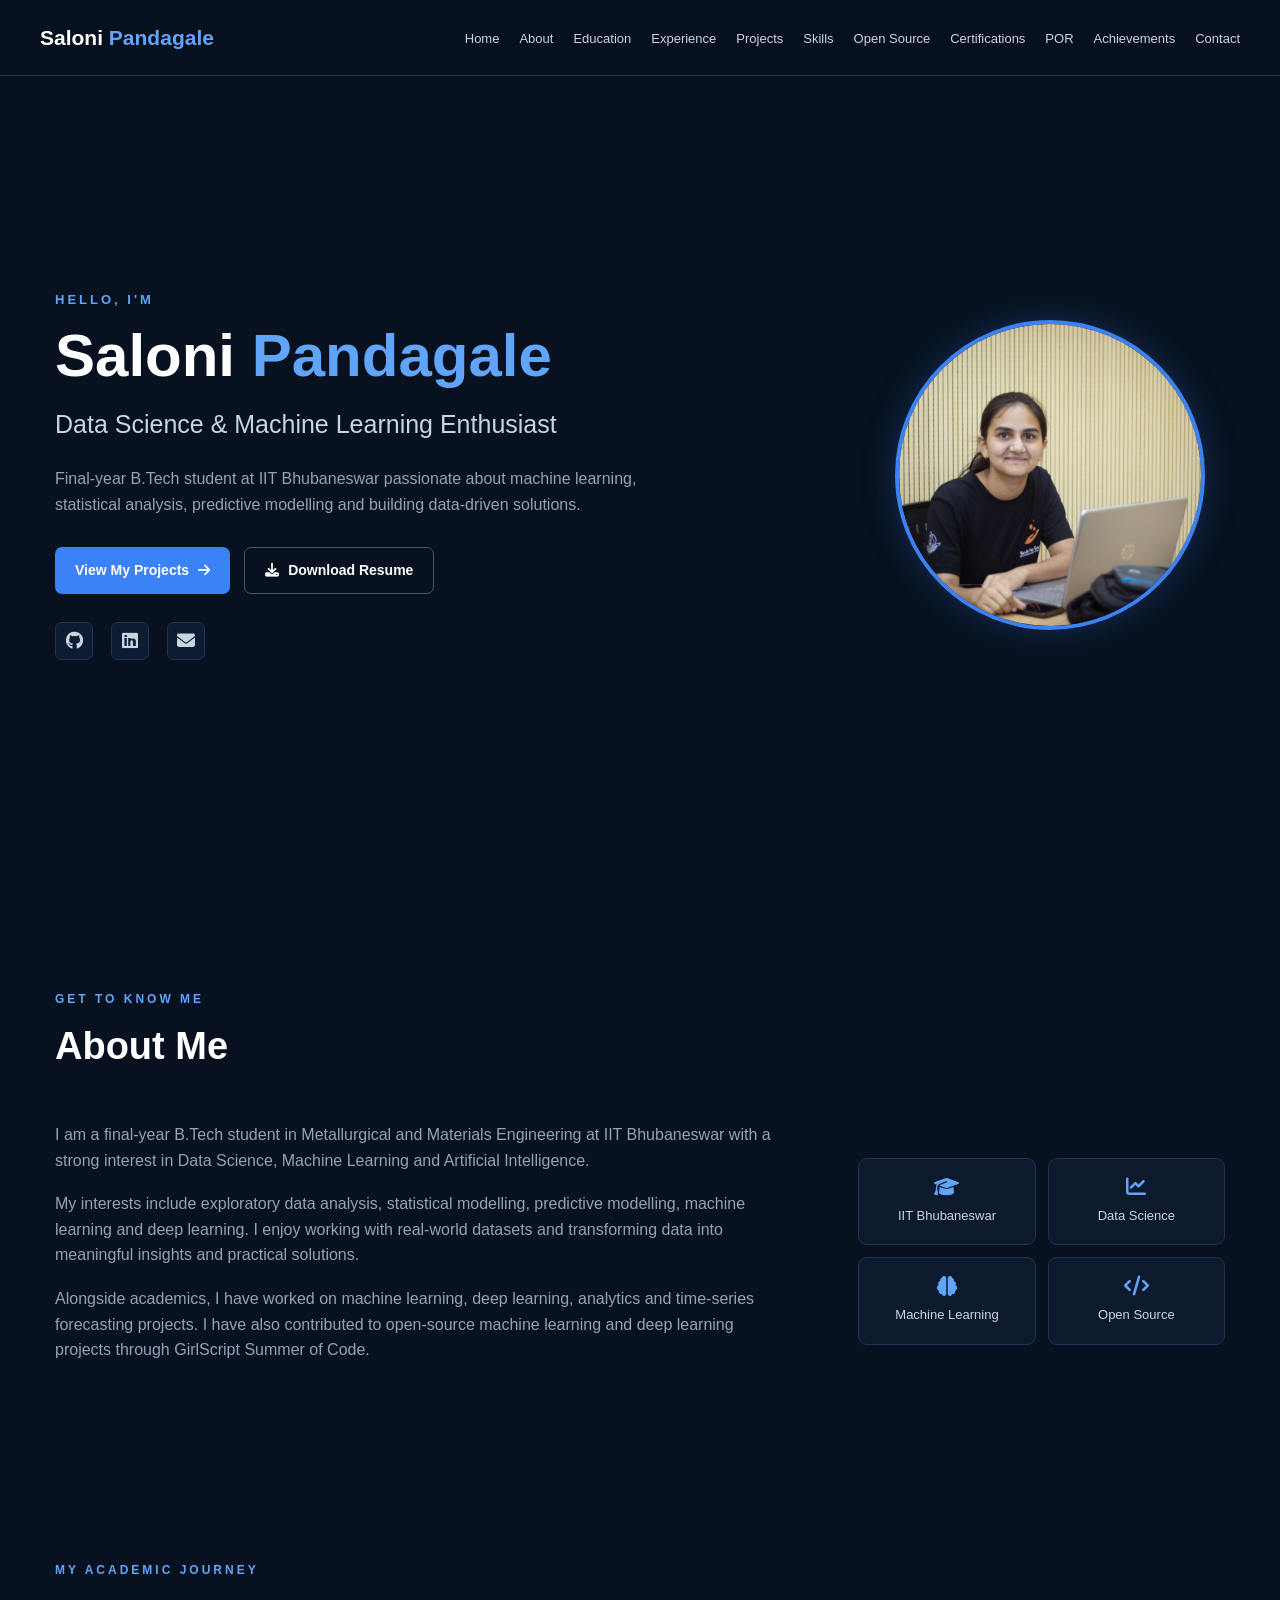
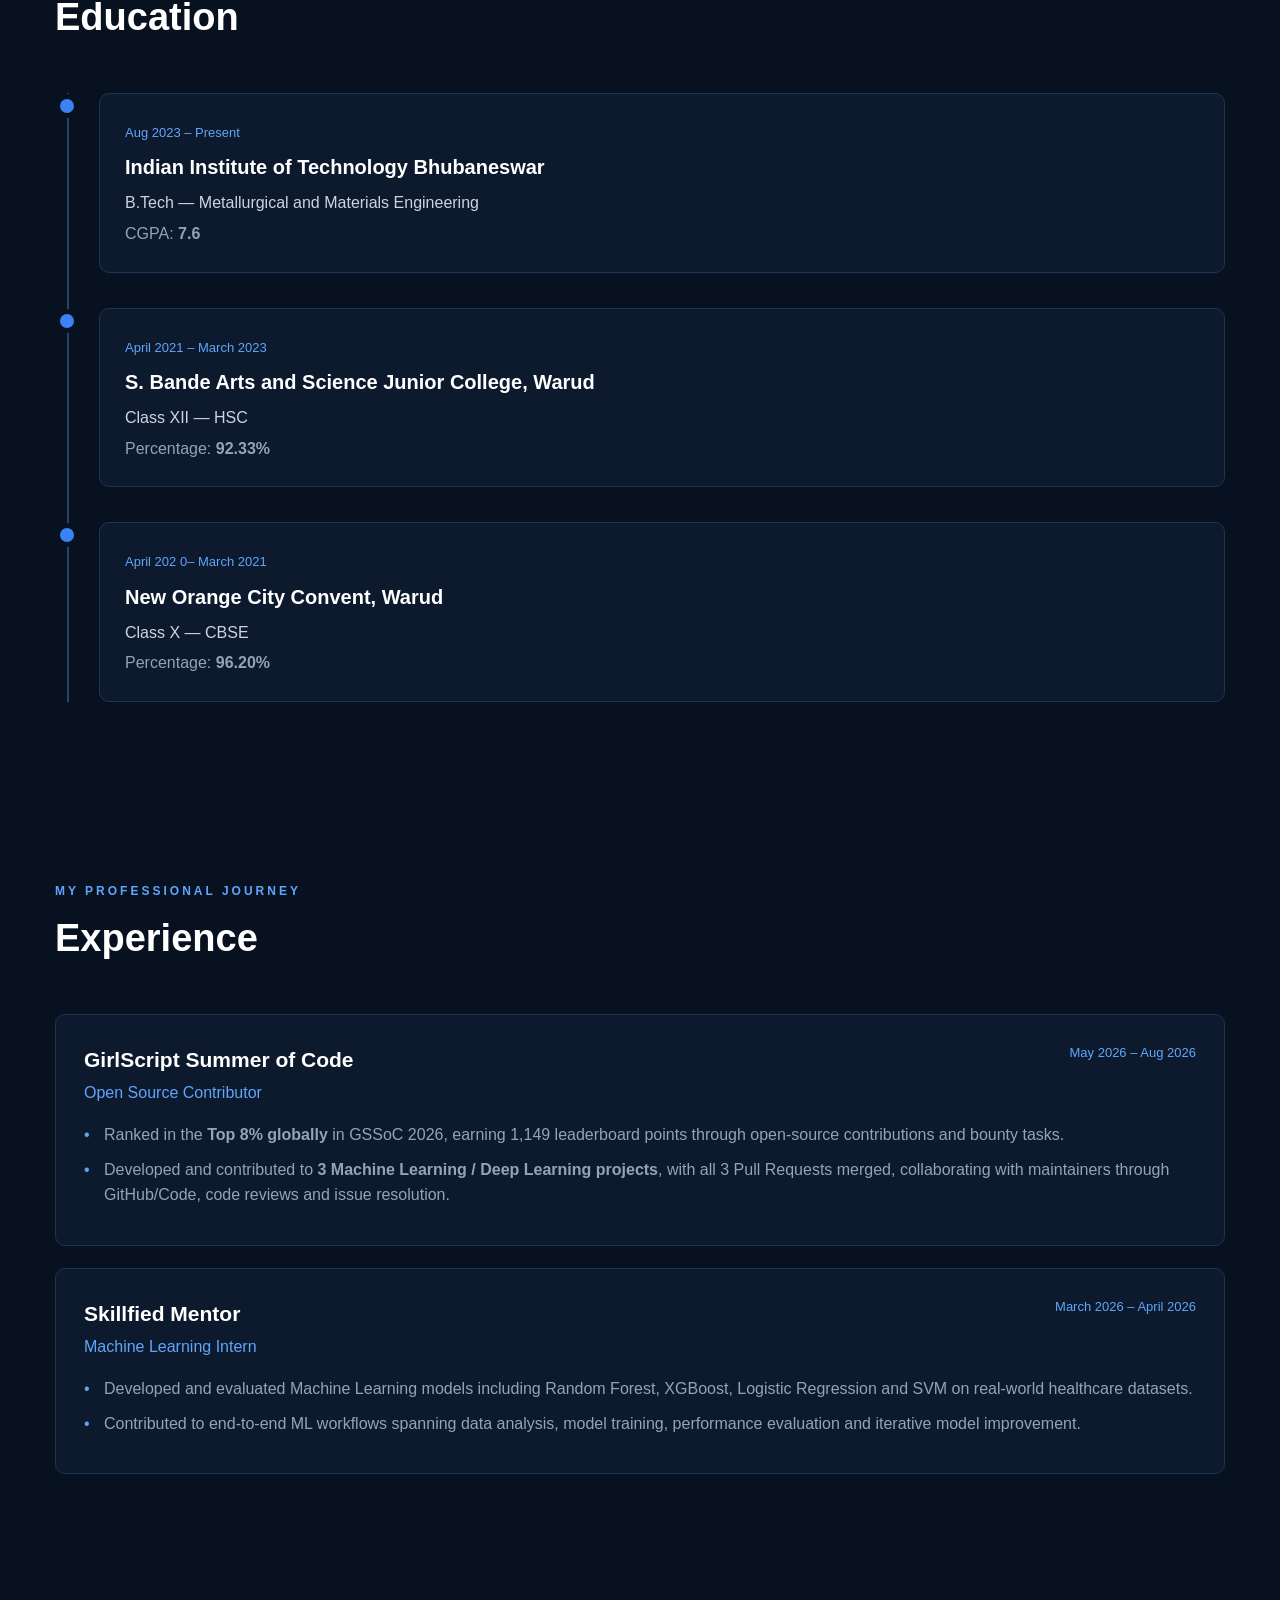
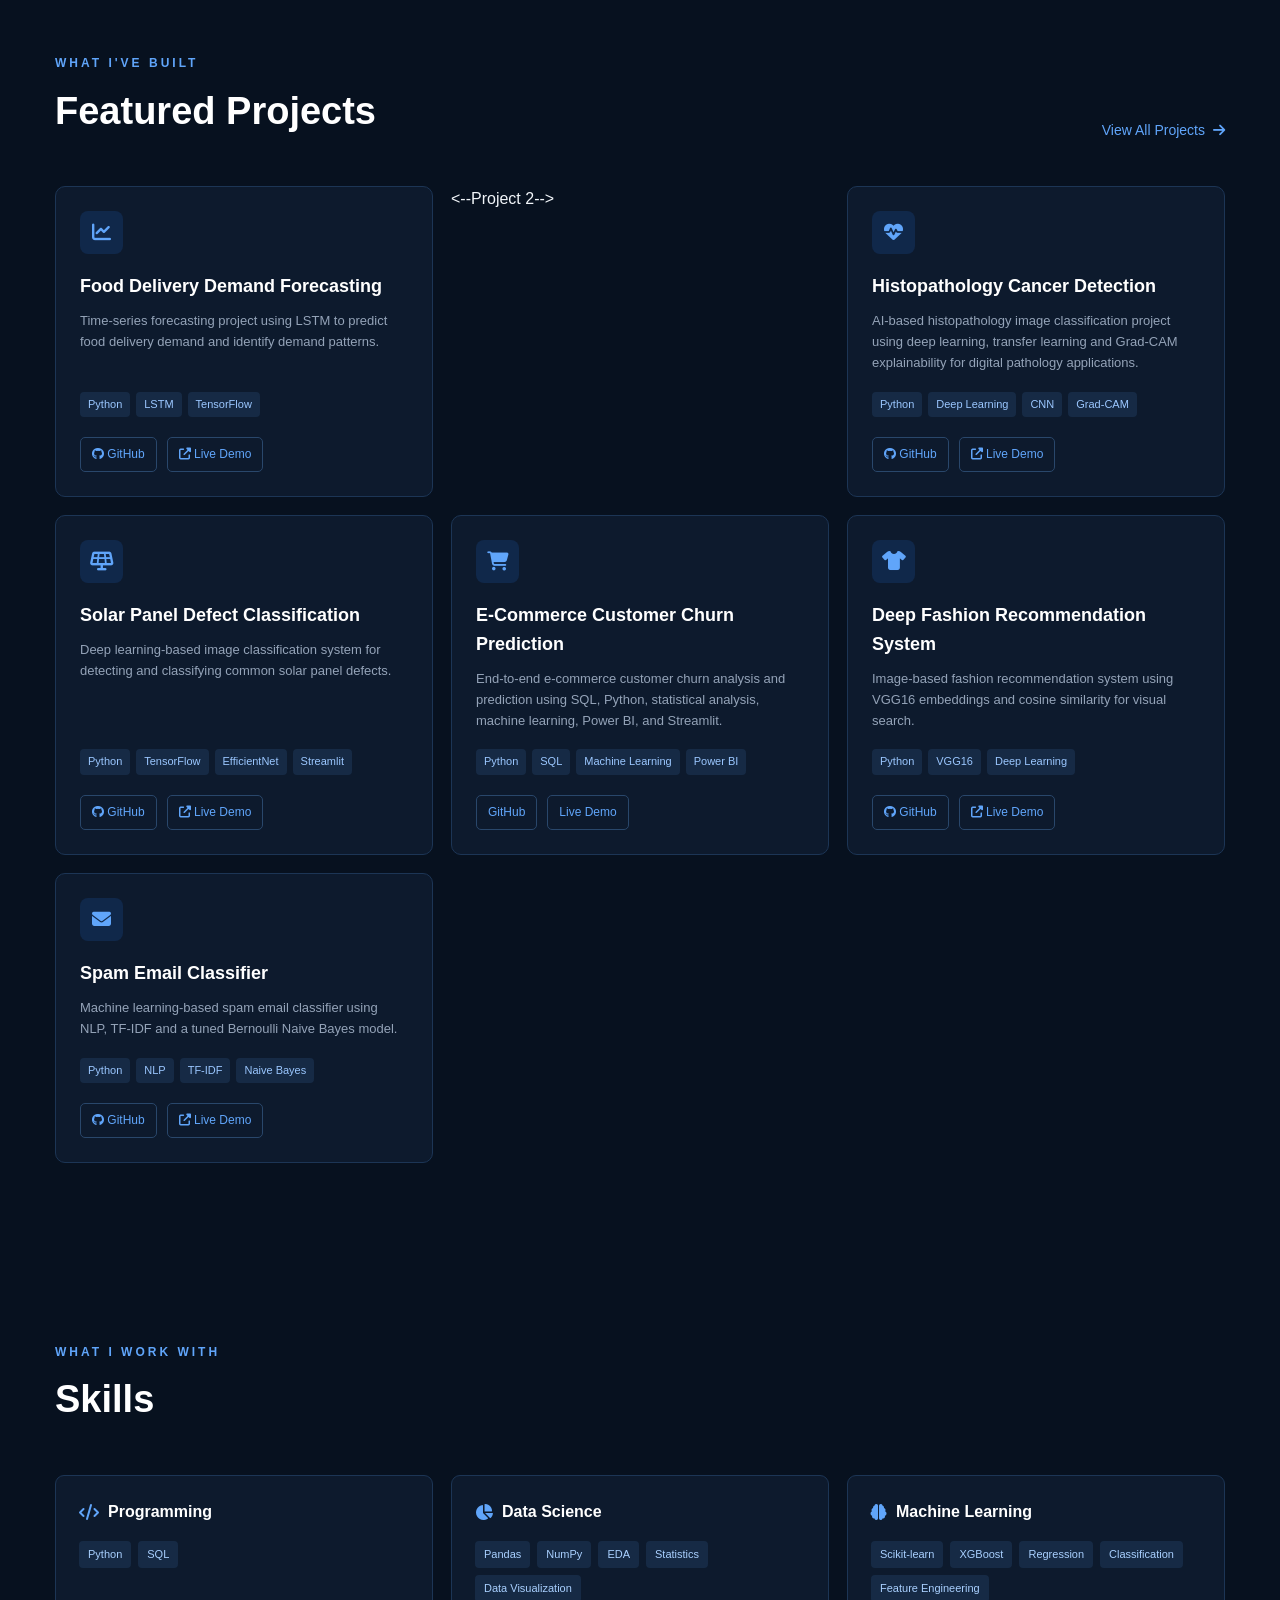
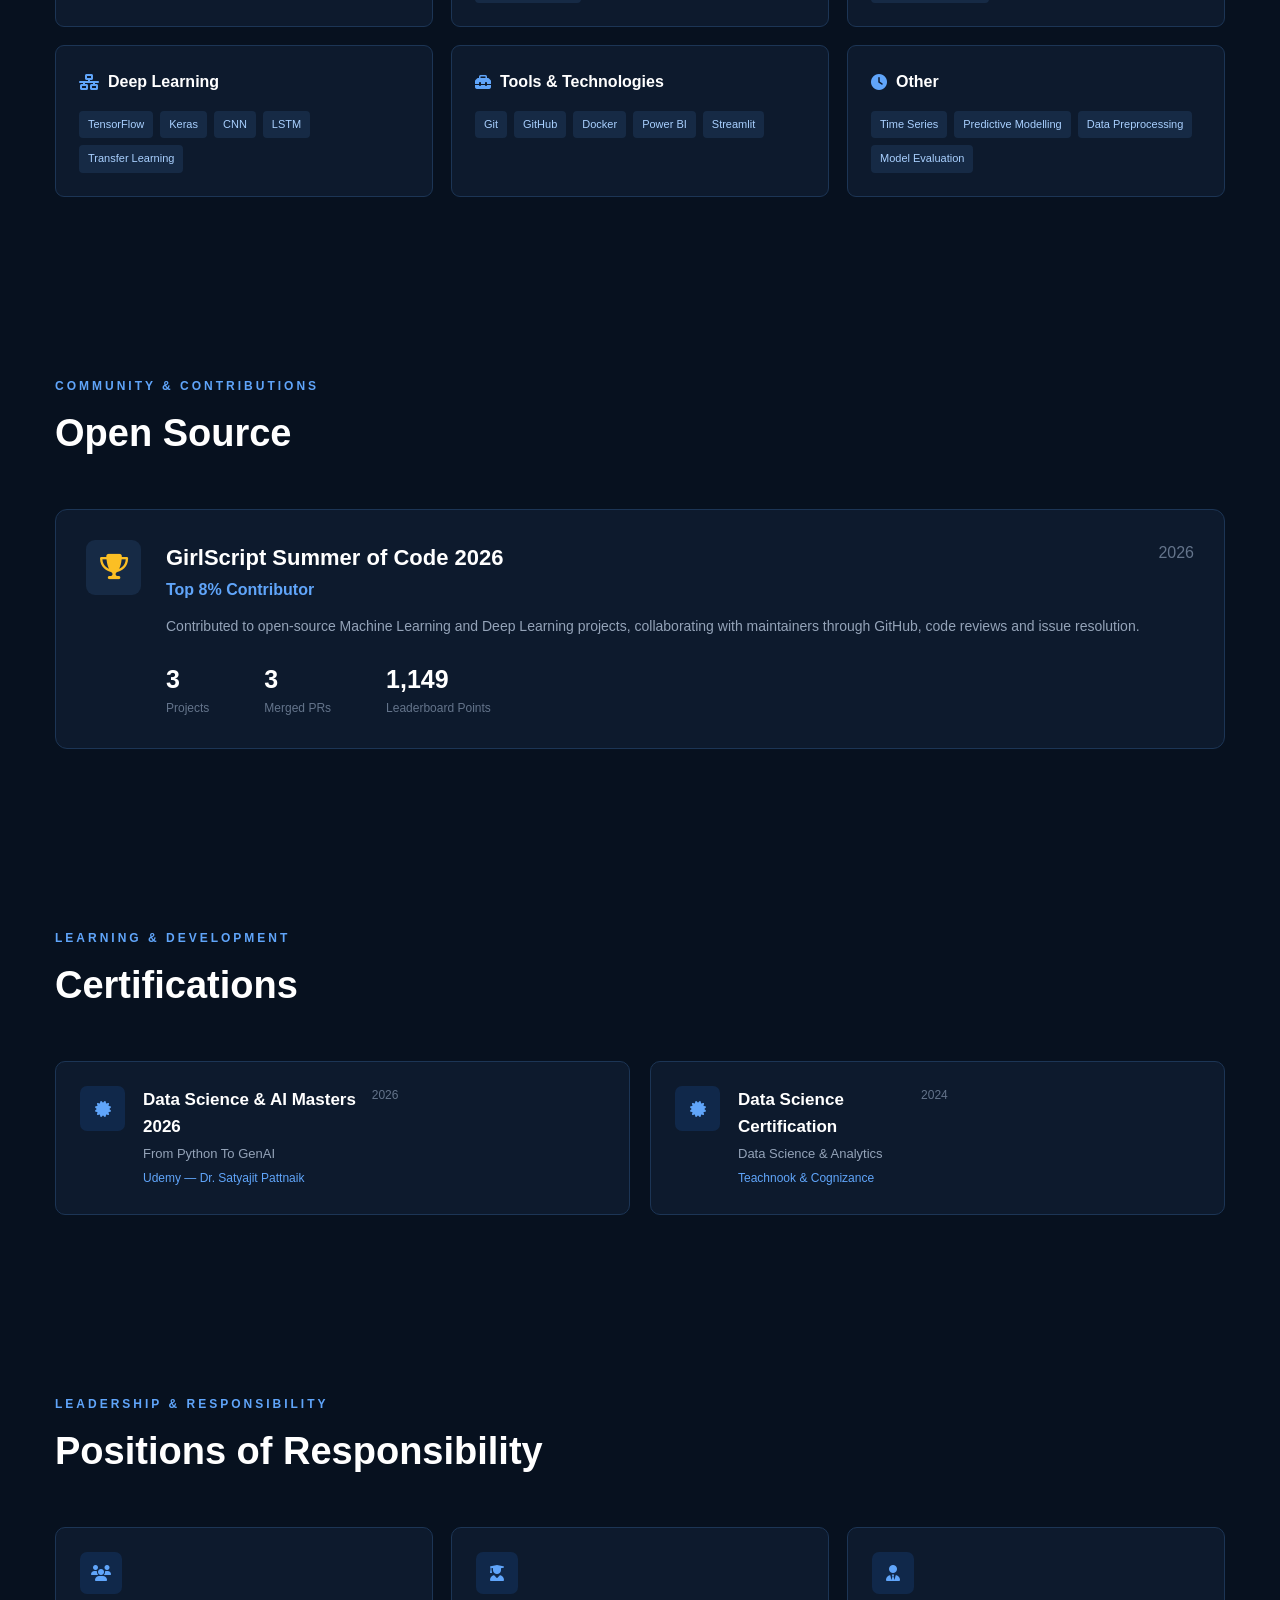
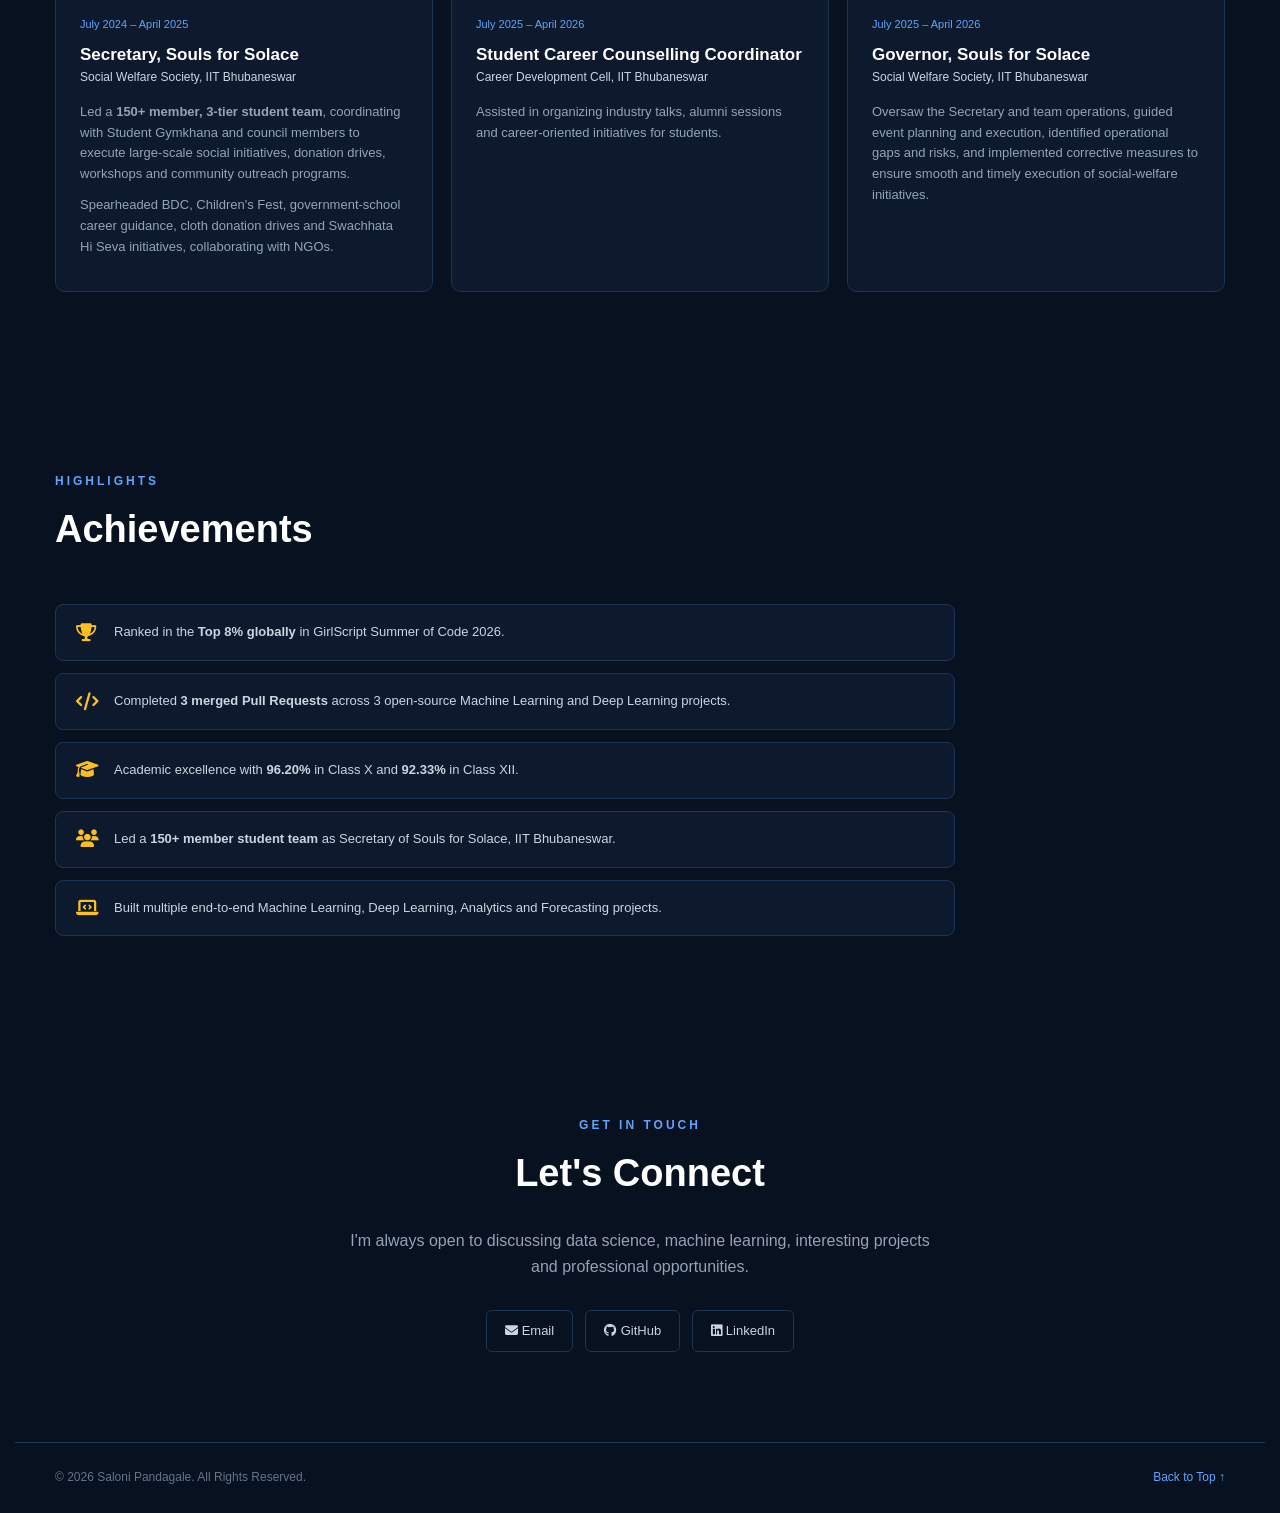
==== commit c85f618c: "Update index.html" ====
--- a/index.html
+++ b/index.html
@@ -452,6 +452,100 @@
 
         <div class="projects-grid">
 
+            <!-- PROJECT 3 -->
+
+            <div class="project-card">
+
+                <div class="project-icon">
+                    <i class="fas fa-chart-line"></i>
+                </div>
+
+                <h3>
+                    Food Delivery Demand Forecasting
+                </h3>
+
+                <p>
+                    Time-series forecasting project using LSTM to predict
+                    food delivery demand and identify demand patterns.
+                </p>
+
+                <div class="tech-stack">
+
+                    <span>Python</span>
+                    <span>LSTM</span>
+                    <span>TensorFlow</span>
+
+                </div>
+
+                <div class="project-links">
+
+                    <a href="https://github.com/salonipandagale/Food-Demand-Forecasting-LSTM"
+                        target="_blank">
+
+                        <i class="fab fa-github"></i>
+                        GitHub
+
+                    </a>
+                    <a href="https://food-demand-forecasting-lstm.onrender.com/" target="_blank">
+
+                        <i class="fas fa-external-link-alt"></i>
+                        Live Demo
+
+                    </a>
+
+                </div>
+
+            </div>
+
+            <--Project 2-->
+
+            <div class="project-card">
+
+                <div class="project-icon">
+                    <i class="fas fa-heart-pulse"></i>
+                </div>
+
+                <h3>
+                    Histopathology Cancer Detection
+                </h3>
+
+                <p>
+
+                    AI-based histopathology image classification
+                    project using deep learning, transfer learning
+                    and Grad-CAM explainability for digital pathology
+                    applications.
+
+                </p>
+
+                <div class="tech-stack">
+
+                    <span>Python</span>
+                    <span>Deep Learning</span>
+                    <span>CNN</span>
+                    <span>Grad-CAM</span>
+
+                </div>
+
+                <div class="project-links">
+
+                    <a href="https://github.com/salonipandagale/Histopathology-cancer-detection" target="_blank">
+
+                        <i class="fab fa-github"></i>
+                        GitHub
+
+                    </a>
+                    <a href="https://histopathology-cancer-detection.onrender.com/" target="_blank">
+
+                        <i class="fas fa-external-link-alt"></i>
+                        Live Demo
+
+                    </a>
+
+                </div>
+
+            </div>
+
 
             <!-- PROJECT 1 -->
 
@@ -537,50 +631,7 @@
             </div>
 
 
-            <!-- PROJECT 3 -->
-
-            <div class="project-card">
-
-                <div class="project-icon">
-                    <i class="fas fa-chart-line"></i>
-                </div>
-
-                <h3>
-                    Food Delivery Demand Forecasting
-                </h3>
-
-                <p>
-                    Time-series forecasting project using LSTM to predict
-                    food delivery demand and identify demand patterns.
-                </p>
-
-                <div class="tech-stack">
-
-                    <span>Python</span>
-                    <span>LSTM</span>
-                    <span>TensorFlow</span>
-
-                </div>
-
-                <div class="project-links">
-
-                    <a href="https://github.com/salonipandagale/Demand-Forecasting-Inventory-Optimization"
-                        target="_blank">
-
-                        <i class="fab fa-github"></i>
-                        GitHub
-
-                    </a>
-                    <a href="https://demand-forecasting-inventory-optimization.streamlit.app/" target="_blank">
-
-                        <i class="fas fa-external-link-alt"></i>
-                        Live Demo
-
-                    </a>
-
-                </div>
-
-            </div>
+            
 
 
             <!-- PROJECT 4 -->
@@ -676,52 +727,6 @@
 
             <!-- PROJECT 6 -->
 
-            <div class="project-card">
-
-                <div class="project-icon">
-                    <i class="fas fa-heart-pulse"></i>
-                </div>
-
-                <h3>
-                    Histopathology Cancer Detection
-                </h3>
-
-                <p>
-
-                    AI-based histopathology image classification
-                    project using deep learning, transfer learning
-                    and Grad-CAM explainability for digital pathology
-                    applications.
-
-                </p>
-
-                <div class="tech-stack">
-
-                    <span>Python</span>
-                    <span>Deep Learning</span>
-                    <span>CNN</span>
-                    <span>Grad-CAM</span>
-
-                </div>
-
-                <div class="project-links">
-
-                    <a href="https://github.com/salonipandagale/Histopathology-cancer-detection" target="_blank">
-
-                        <i class="fab fa-github"></i>
-                        GitHub
-
-                    </a>
-                    <a href="https://histopathology-cancer-detection.onrender.com/" target="_blank">
-
-                        <i class="fas fa-external-link-alt"></i>
-                        Live Demo
-
-                    </a>
-
-                </div>
-
-            </div>
 
         </div>
 
@@ -1292,4 +1297,4 @@
 
 </body>
 
-</html>+</html>
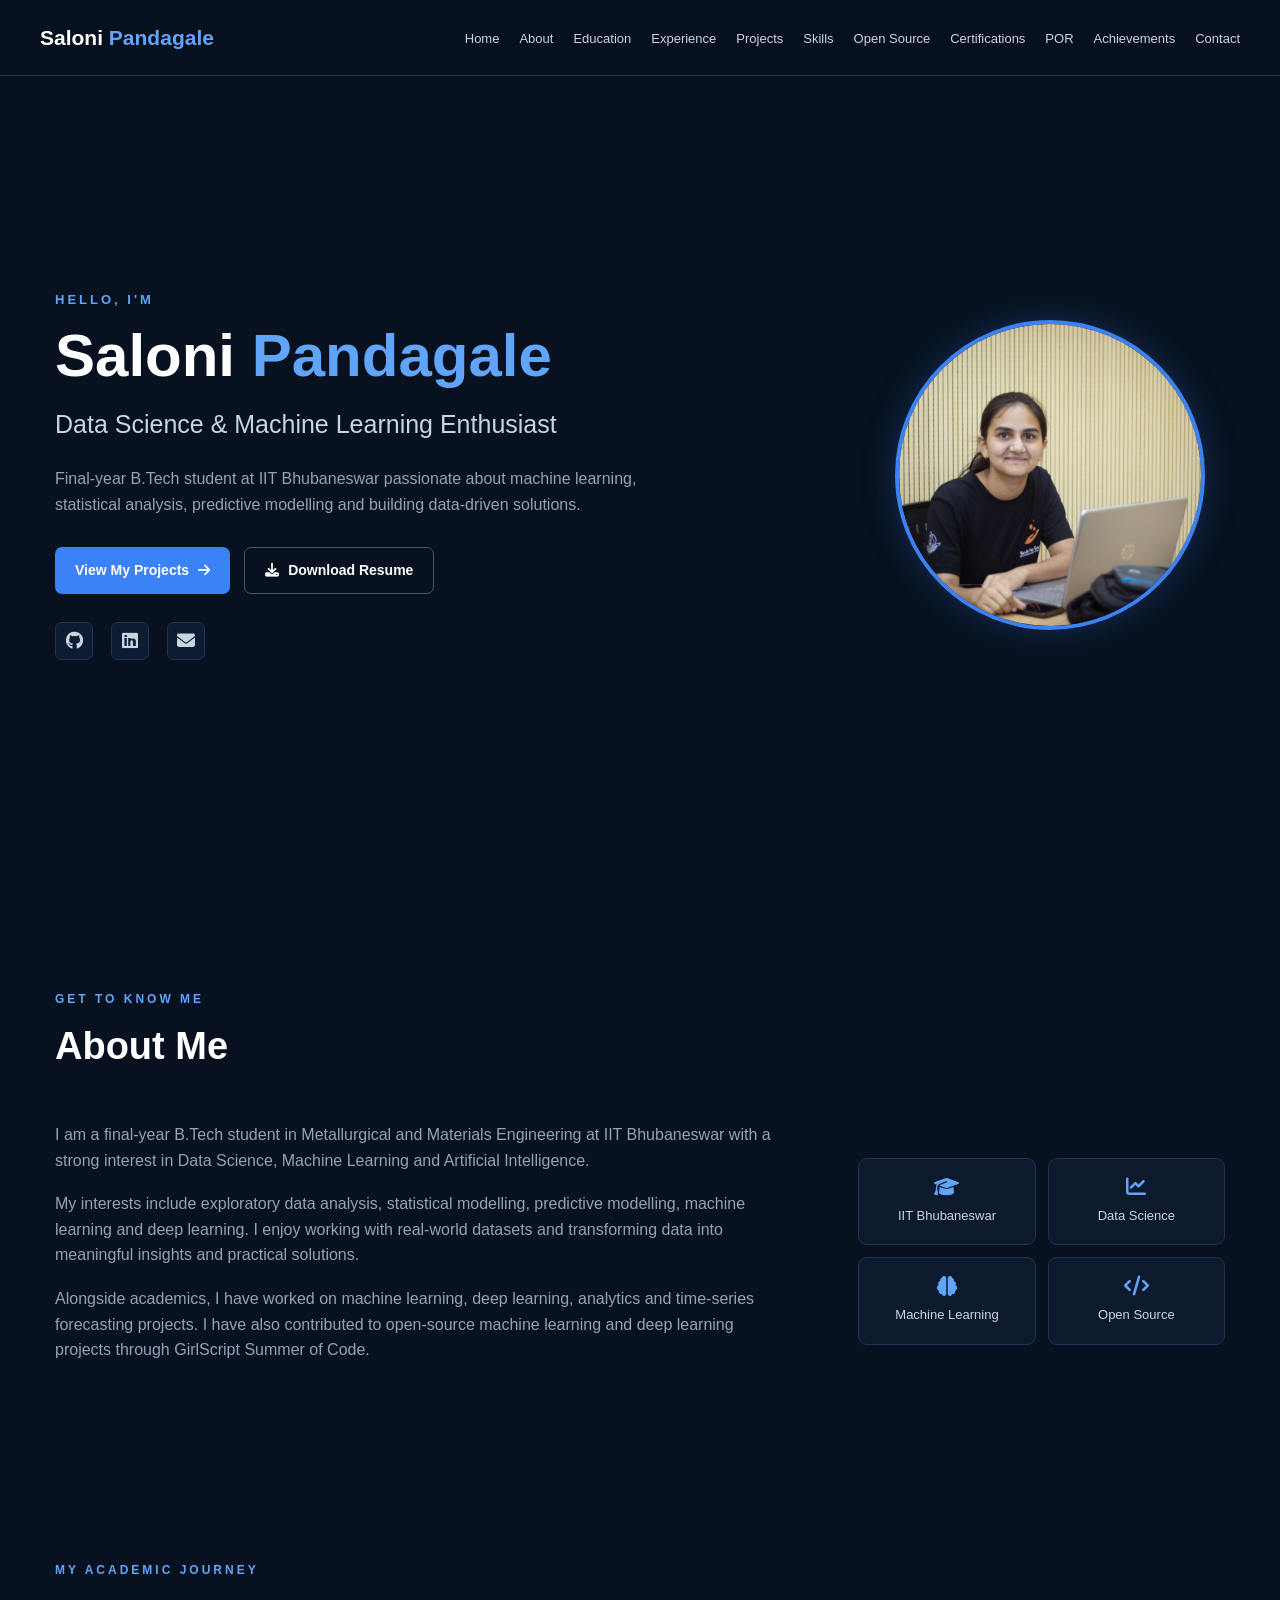
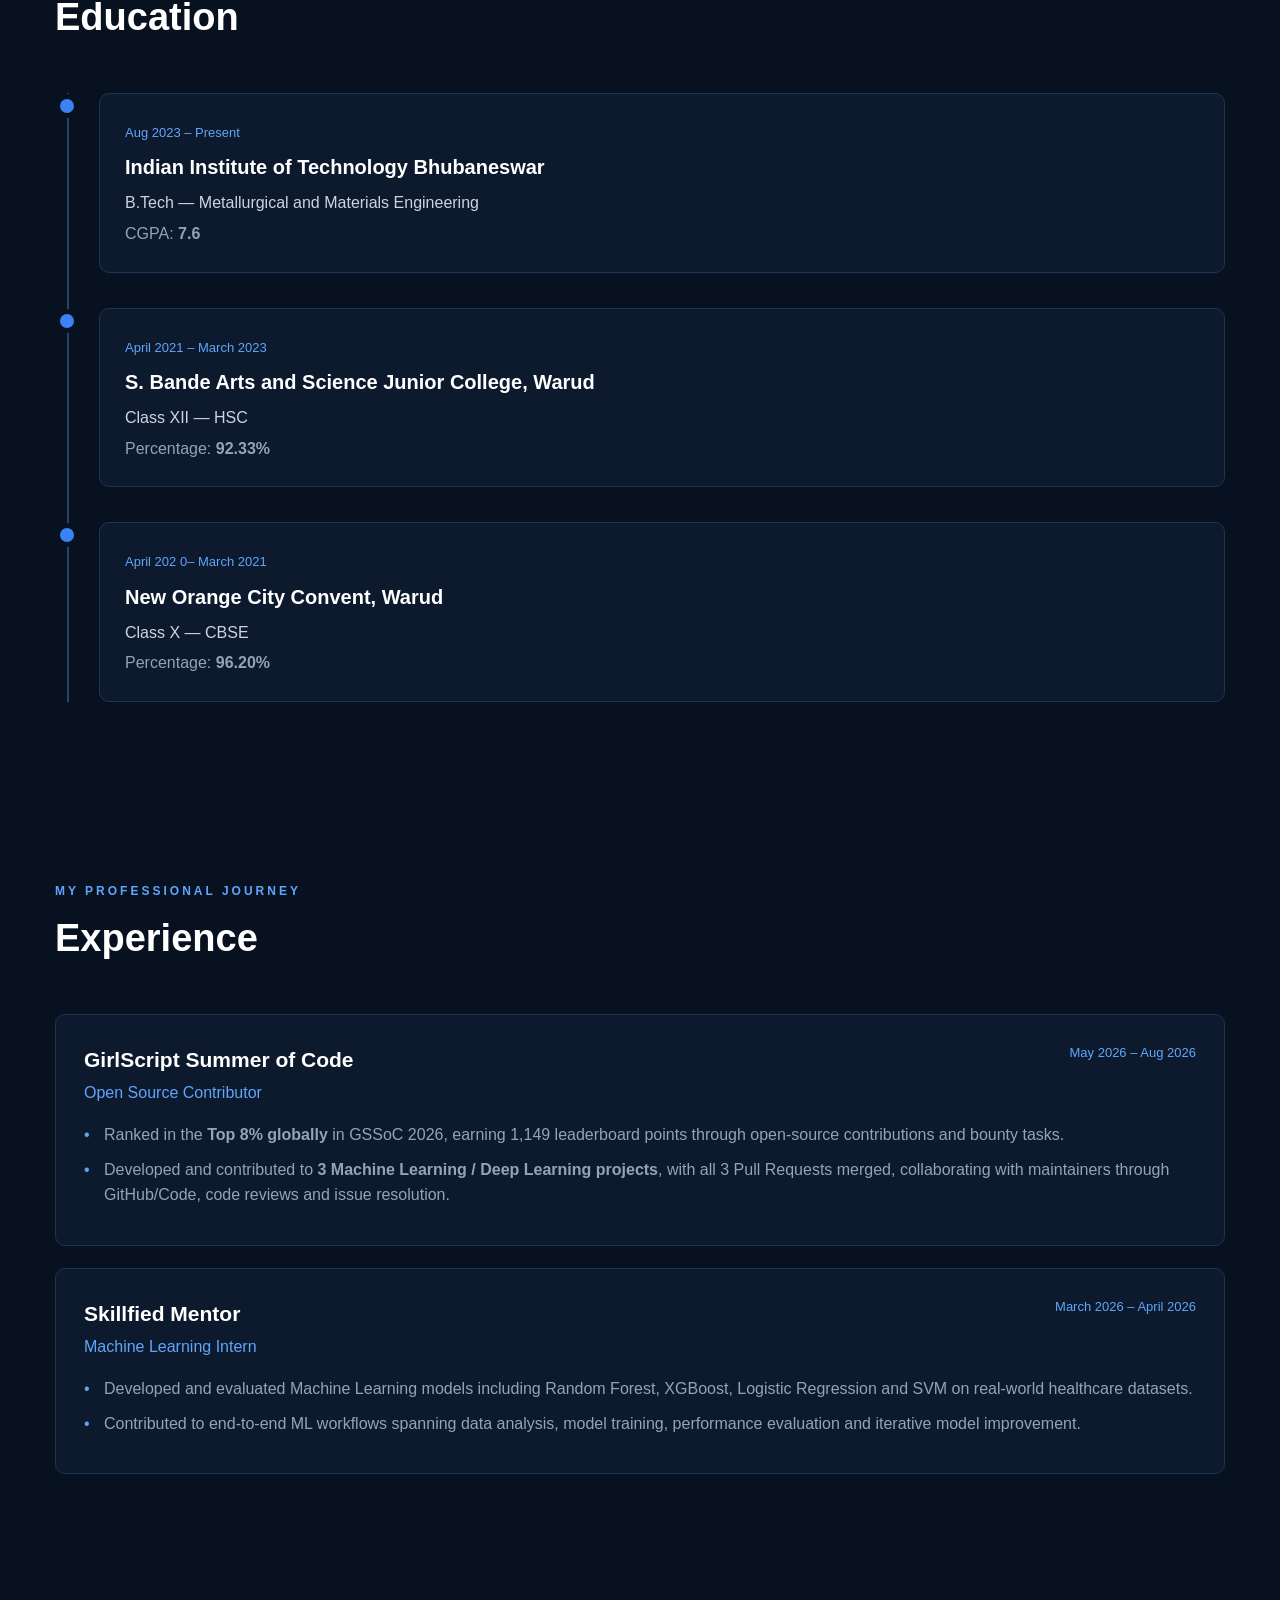
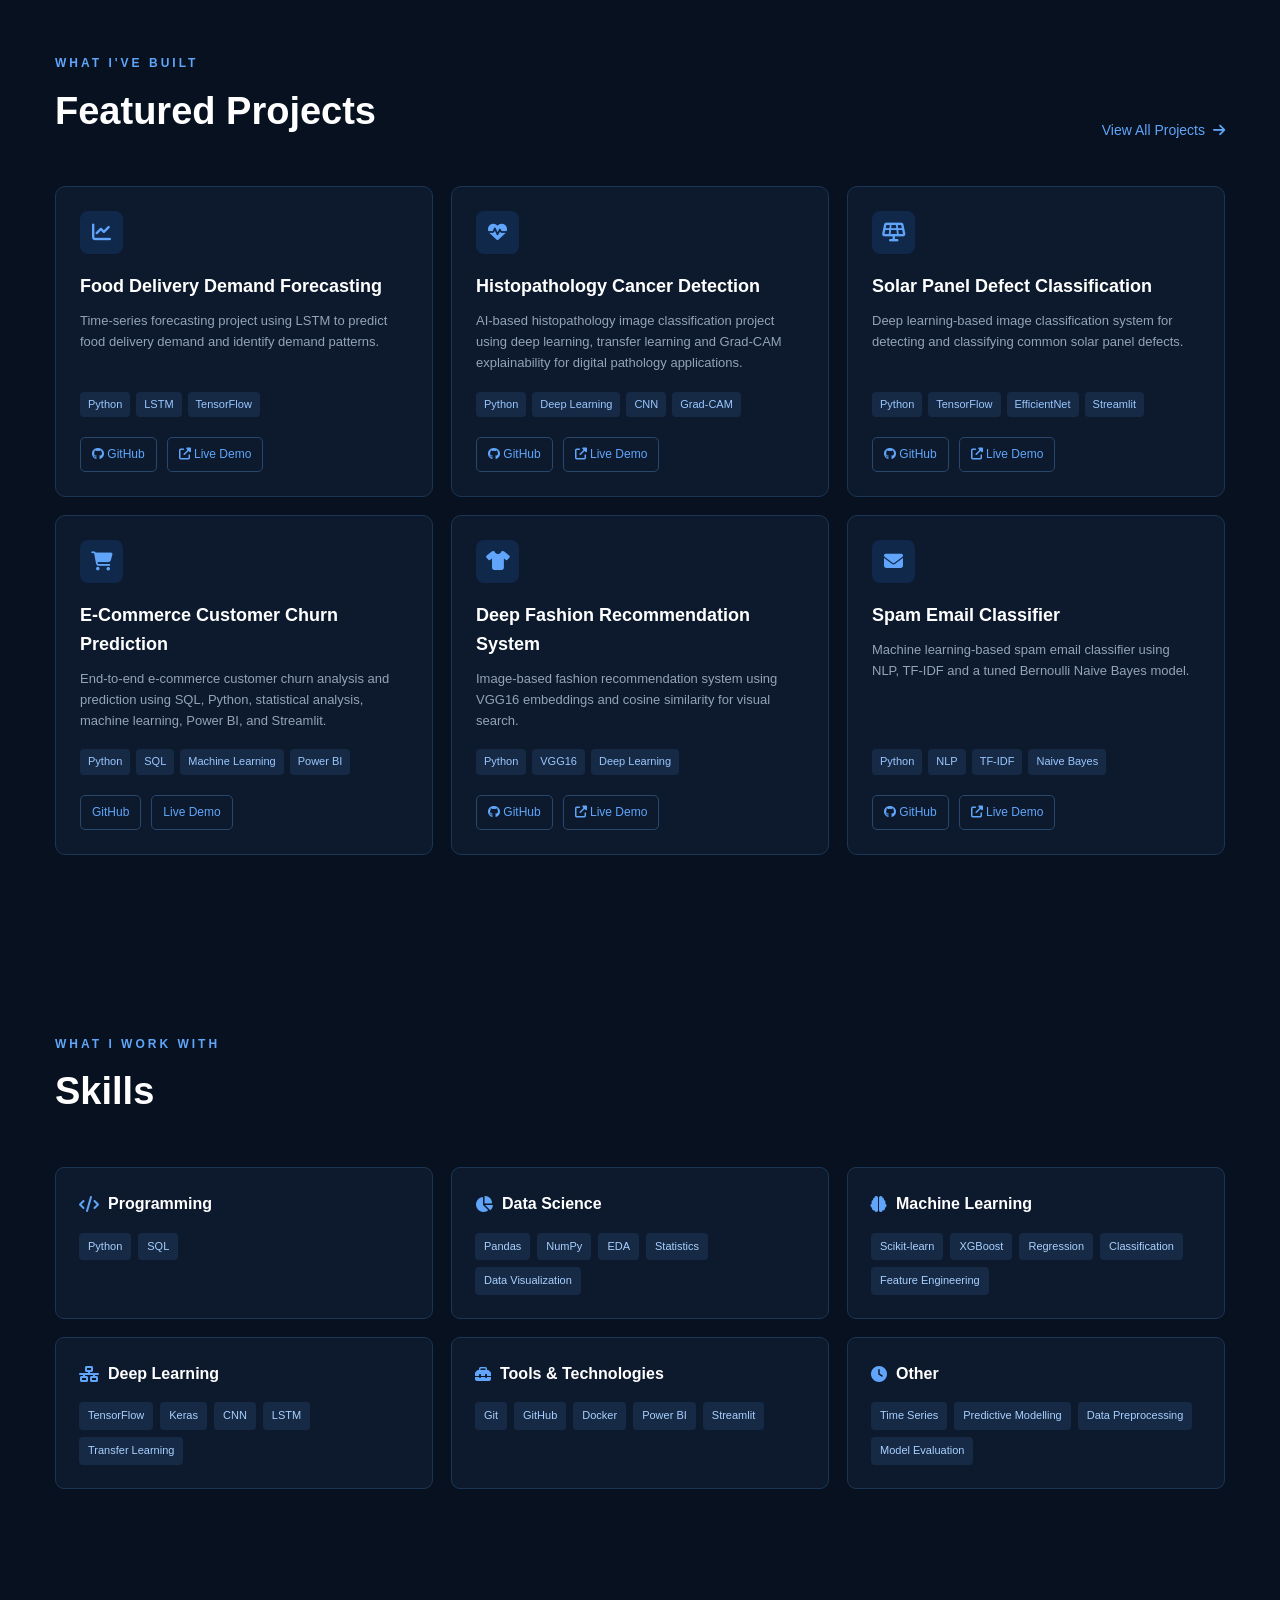
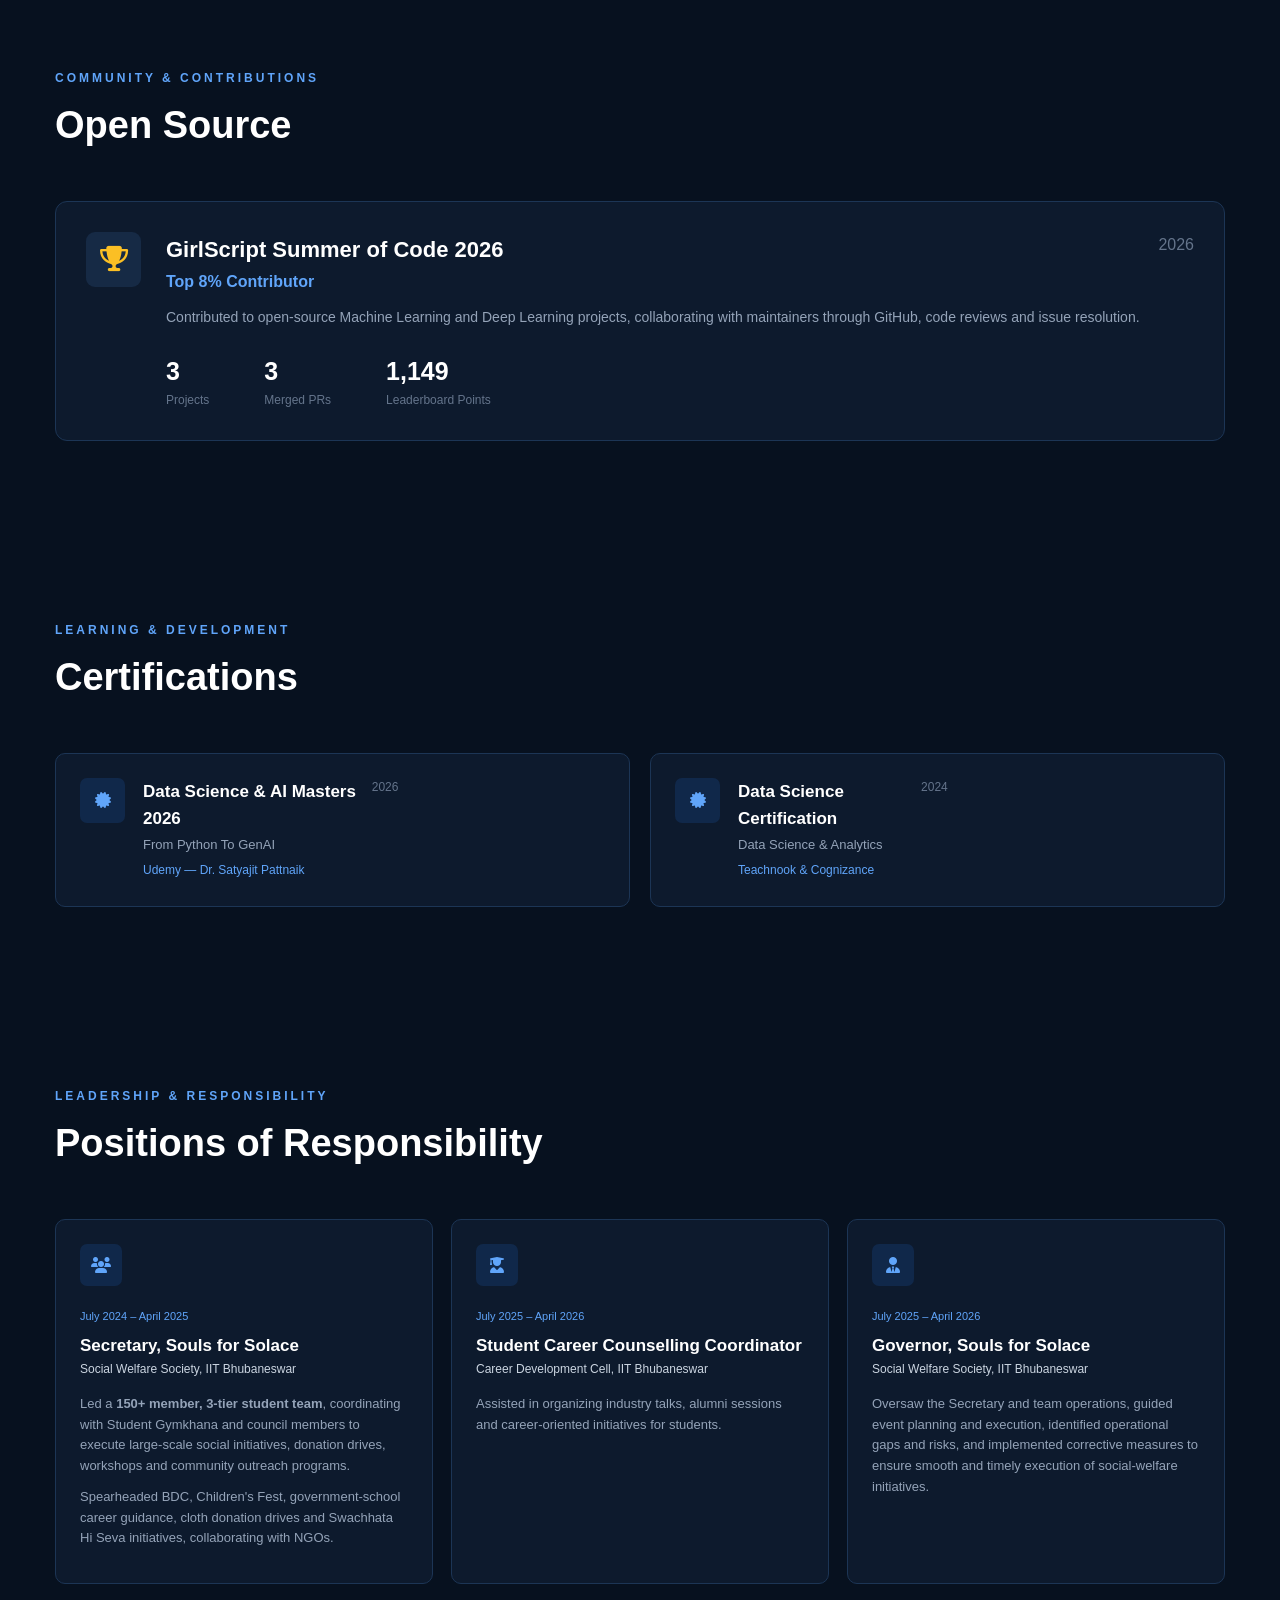
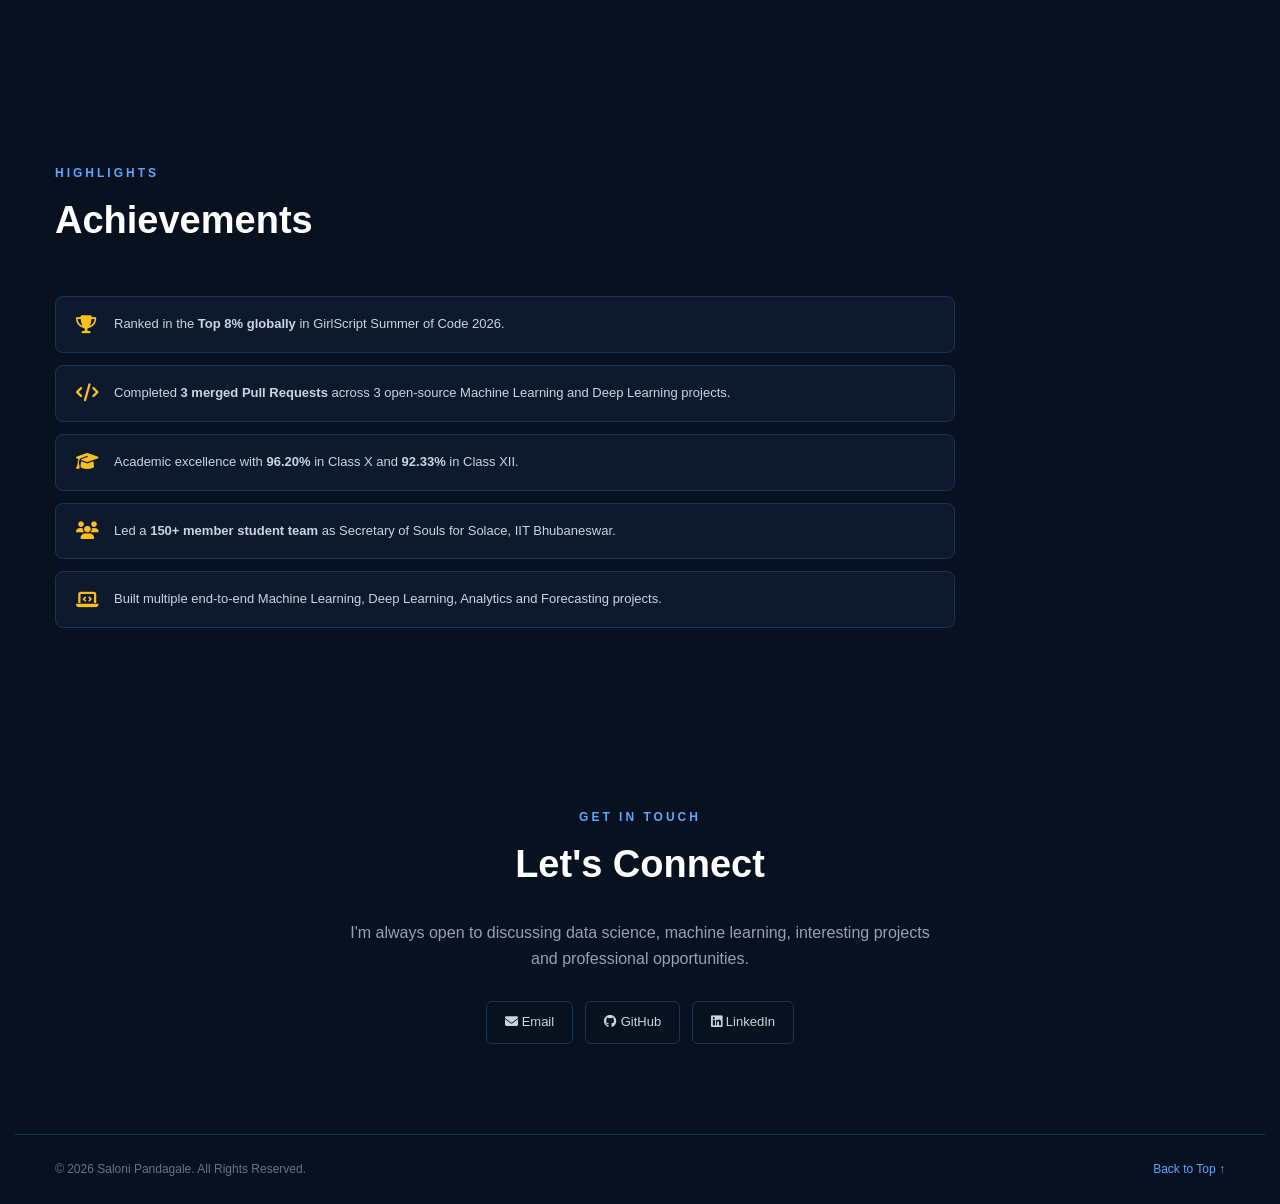
==== commit 865a1782: "Update index.html" ====
--- a/index.html
+++ b/index.html
@@ -497,7 +497,6 @@
 
             </div>
 
-            <--Project 2-->
 
             <div class="project-card">
 
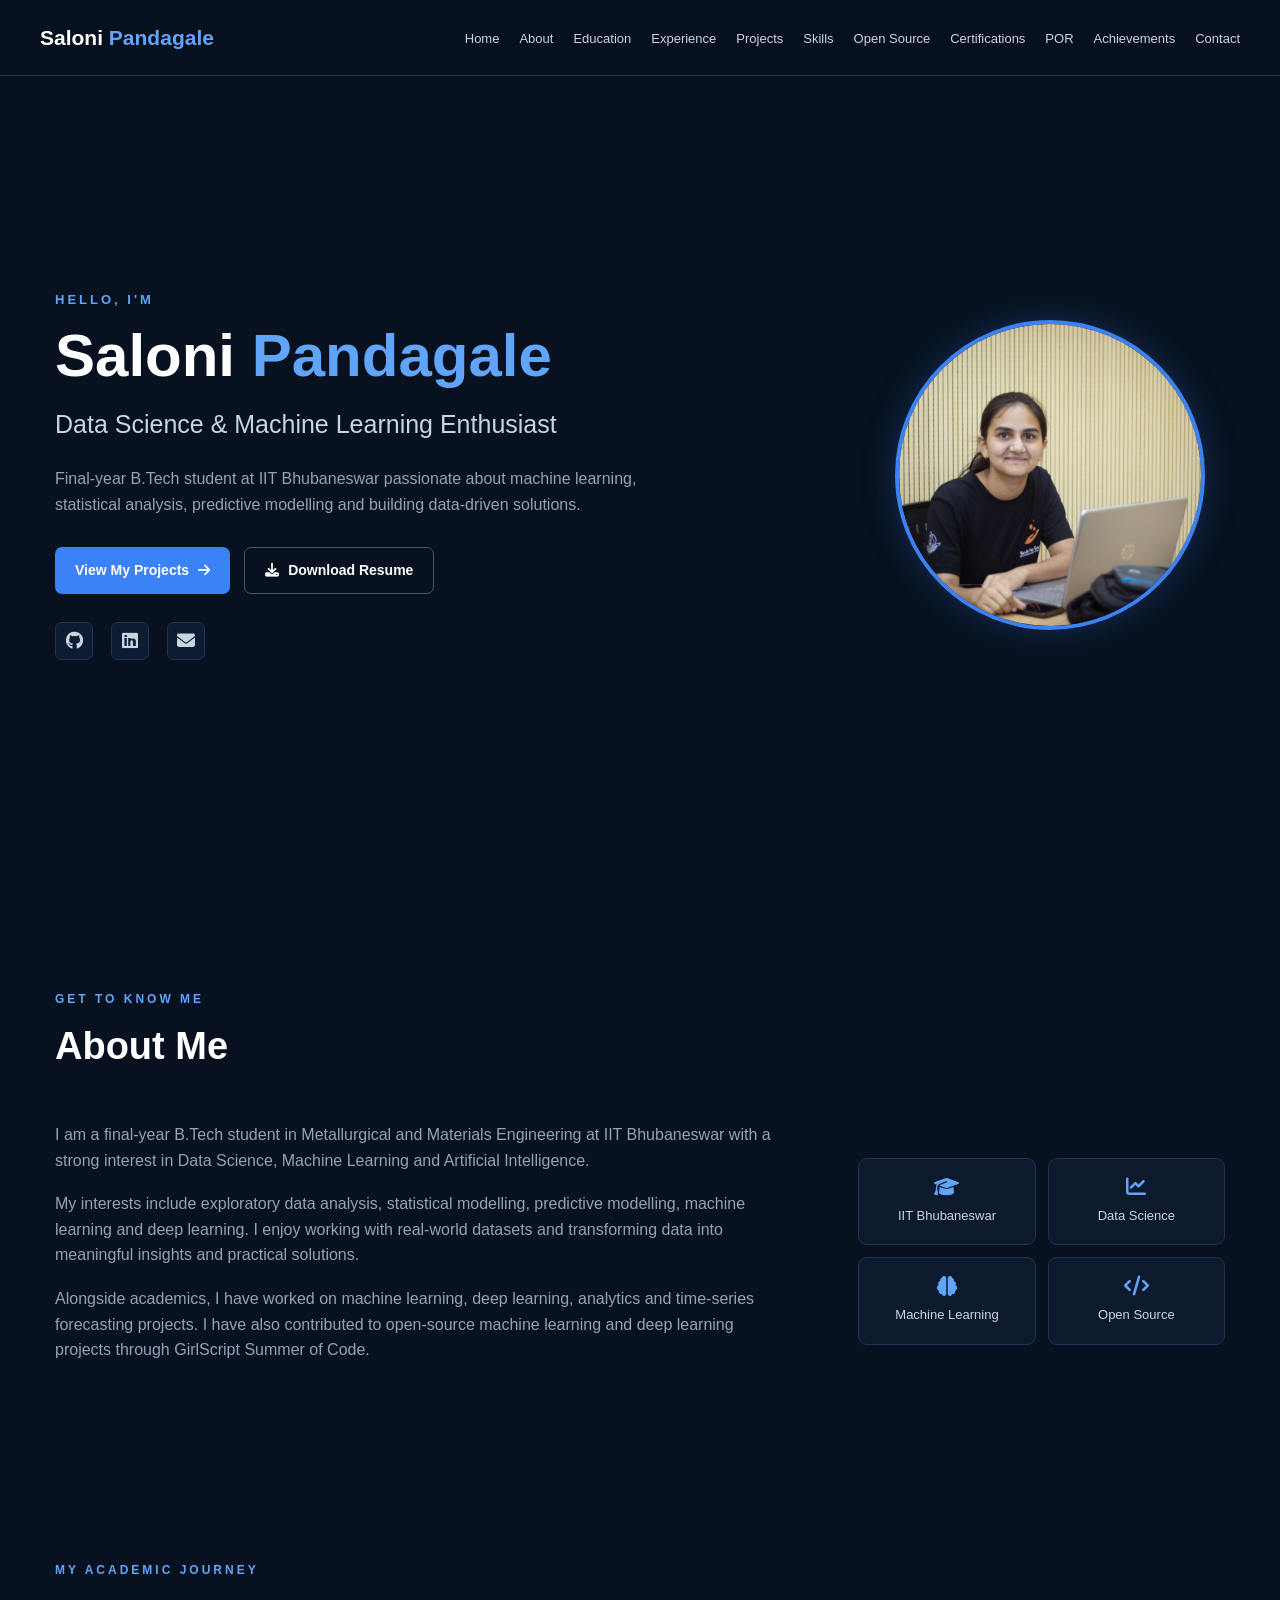
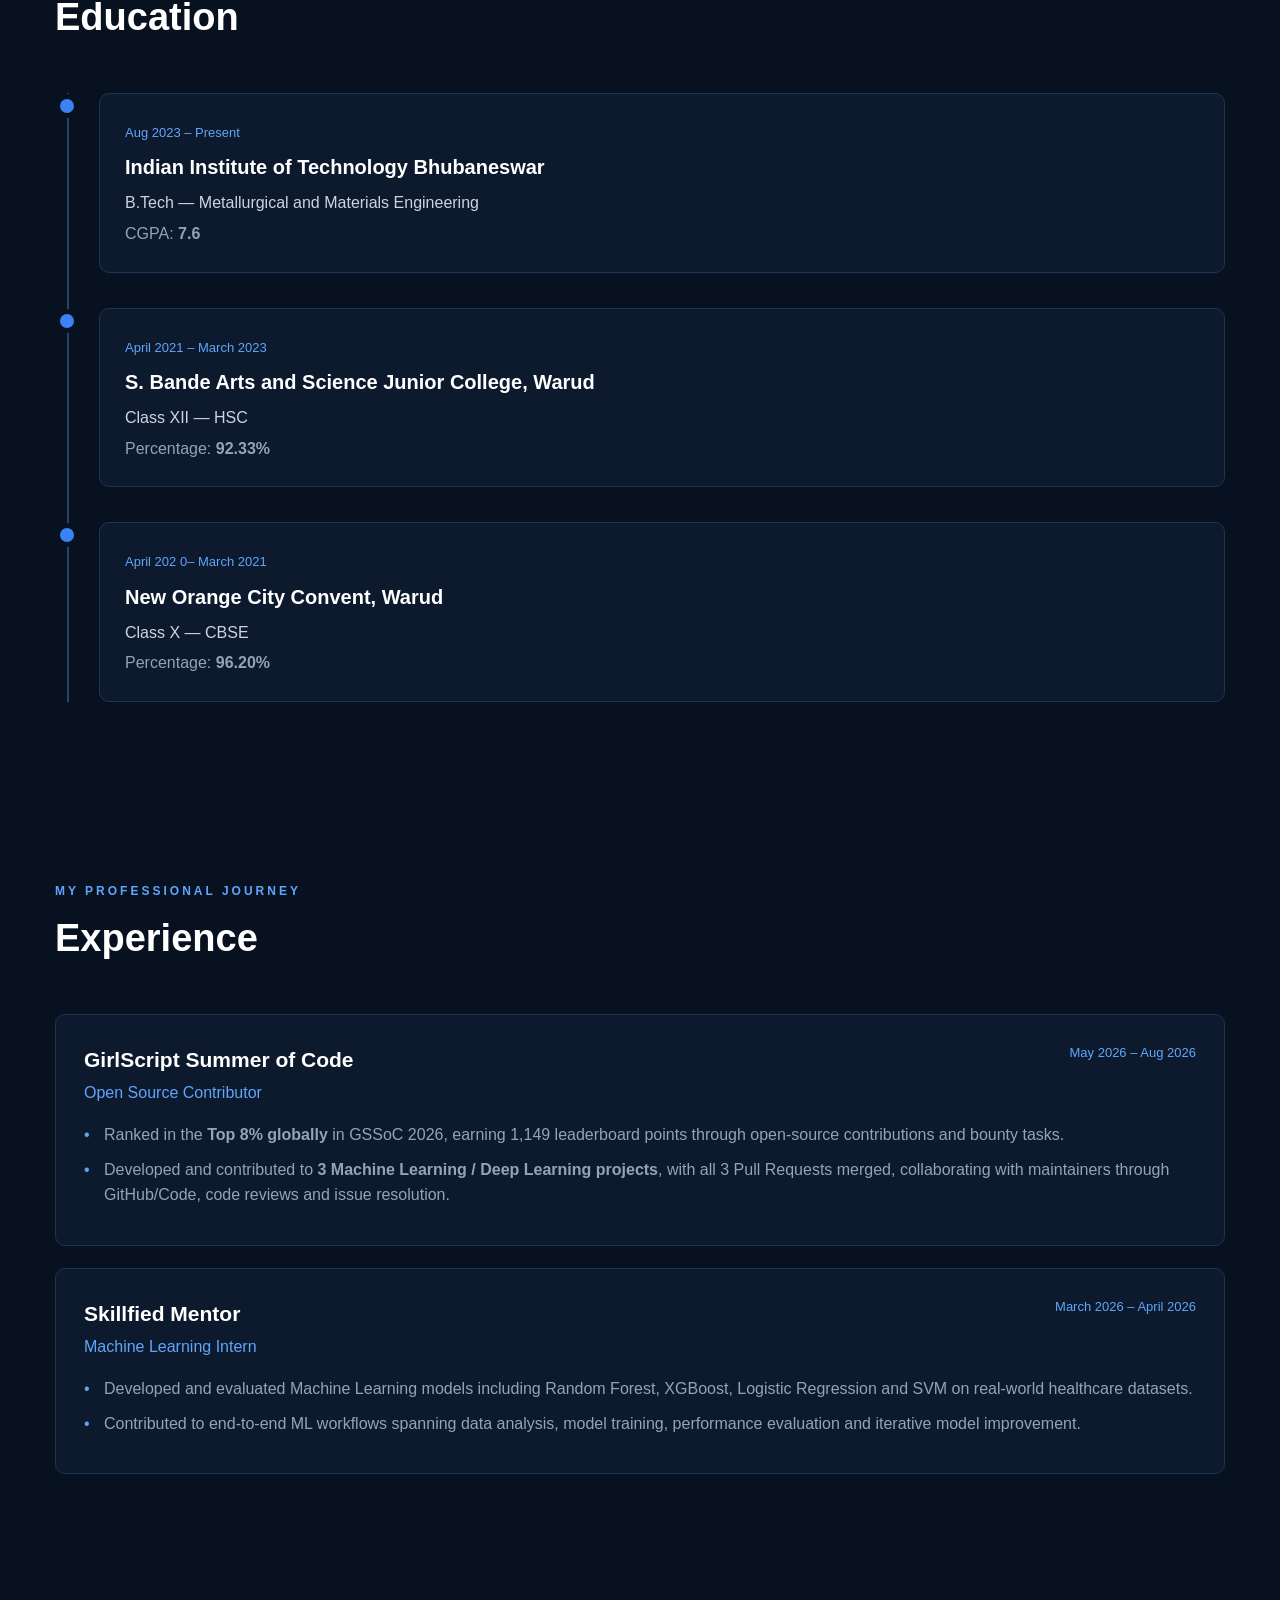
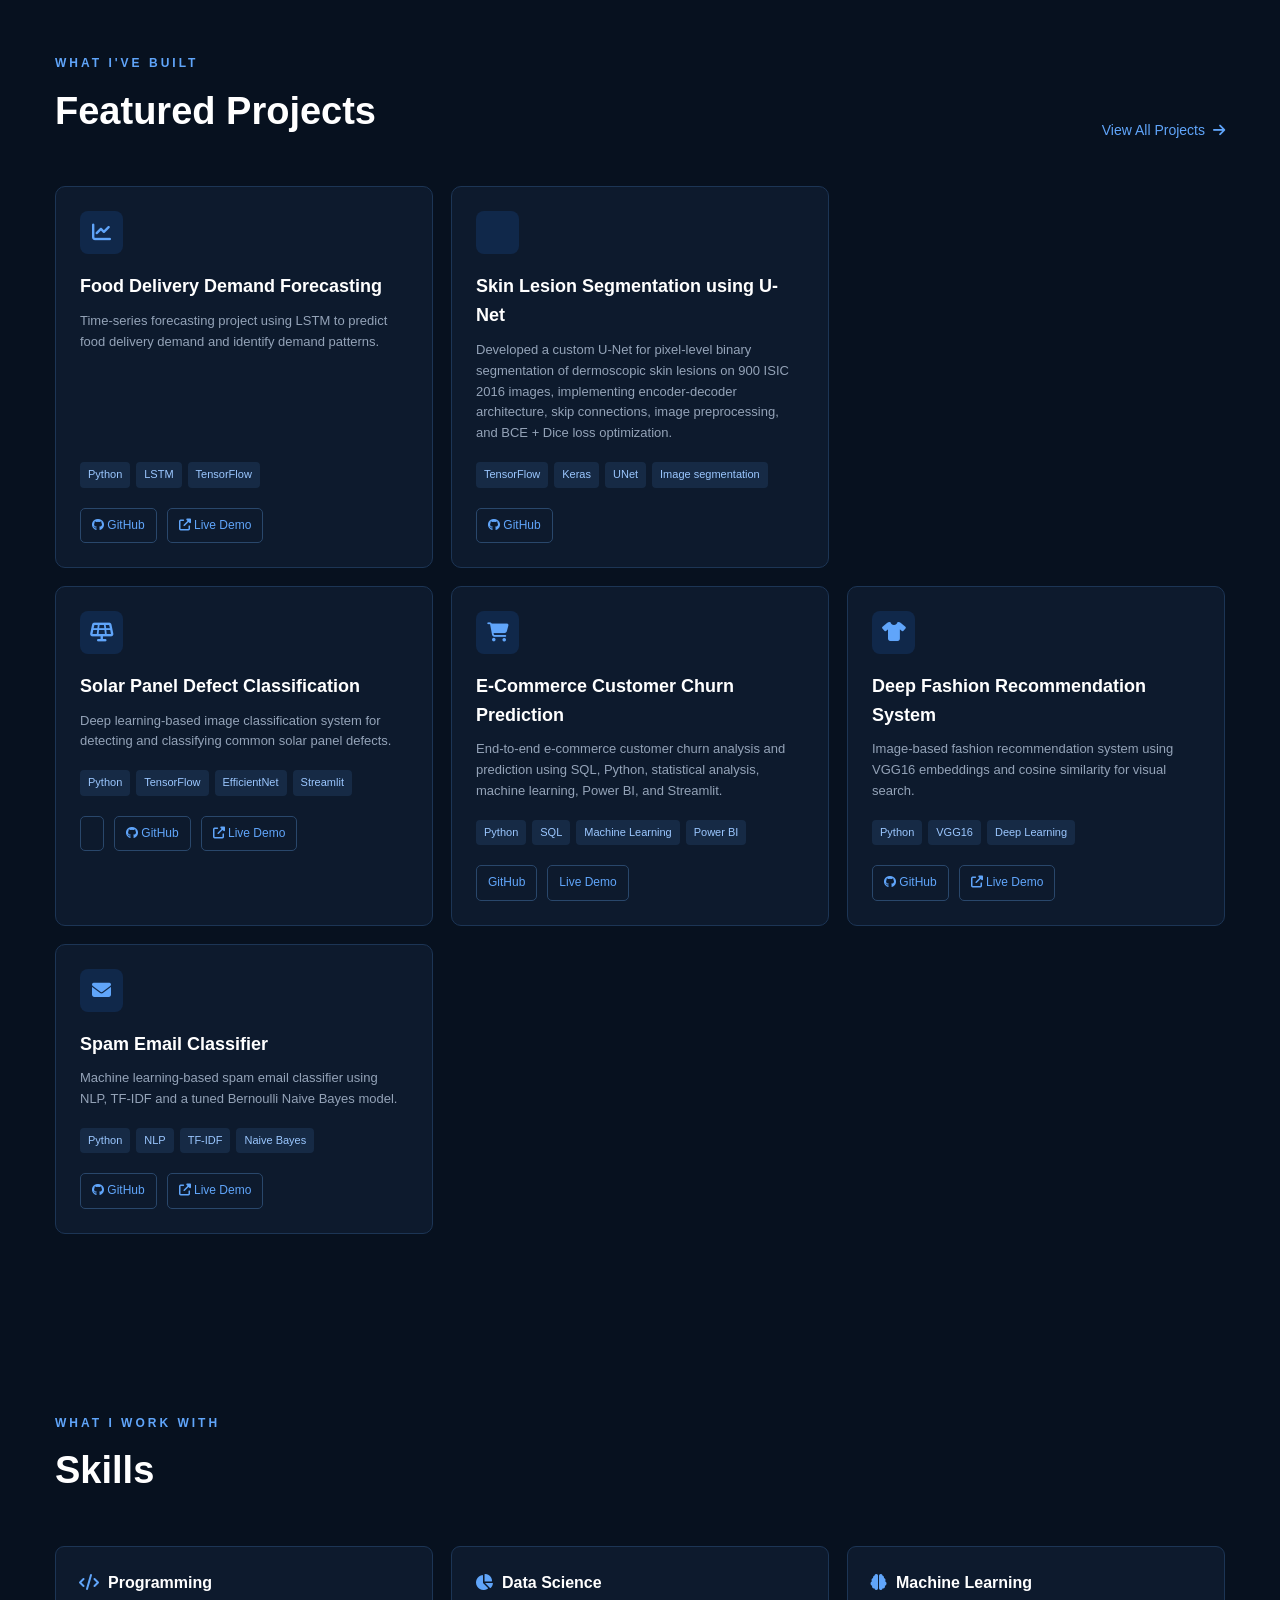
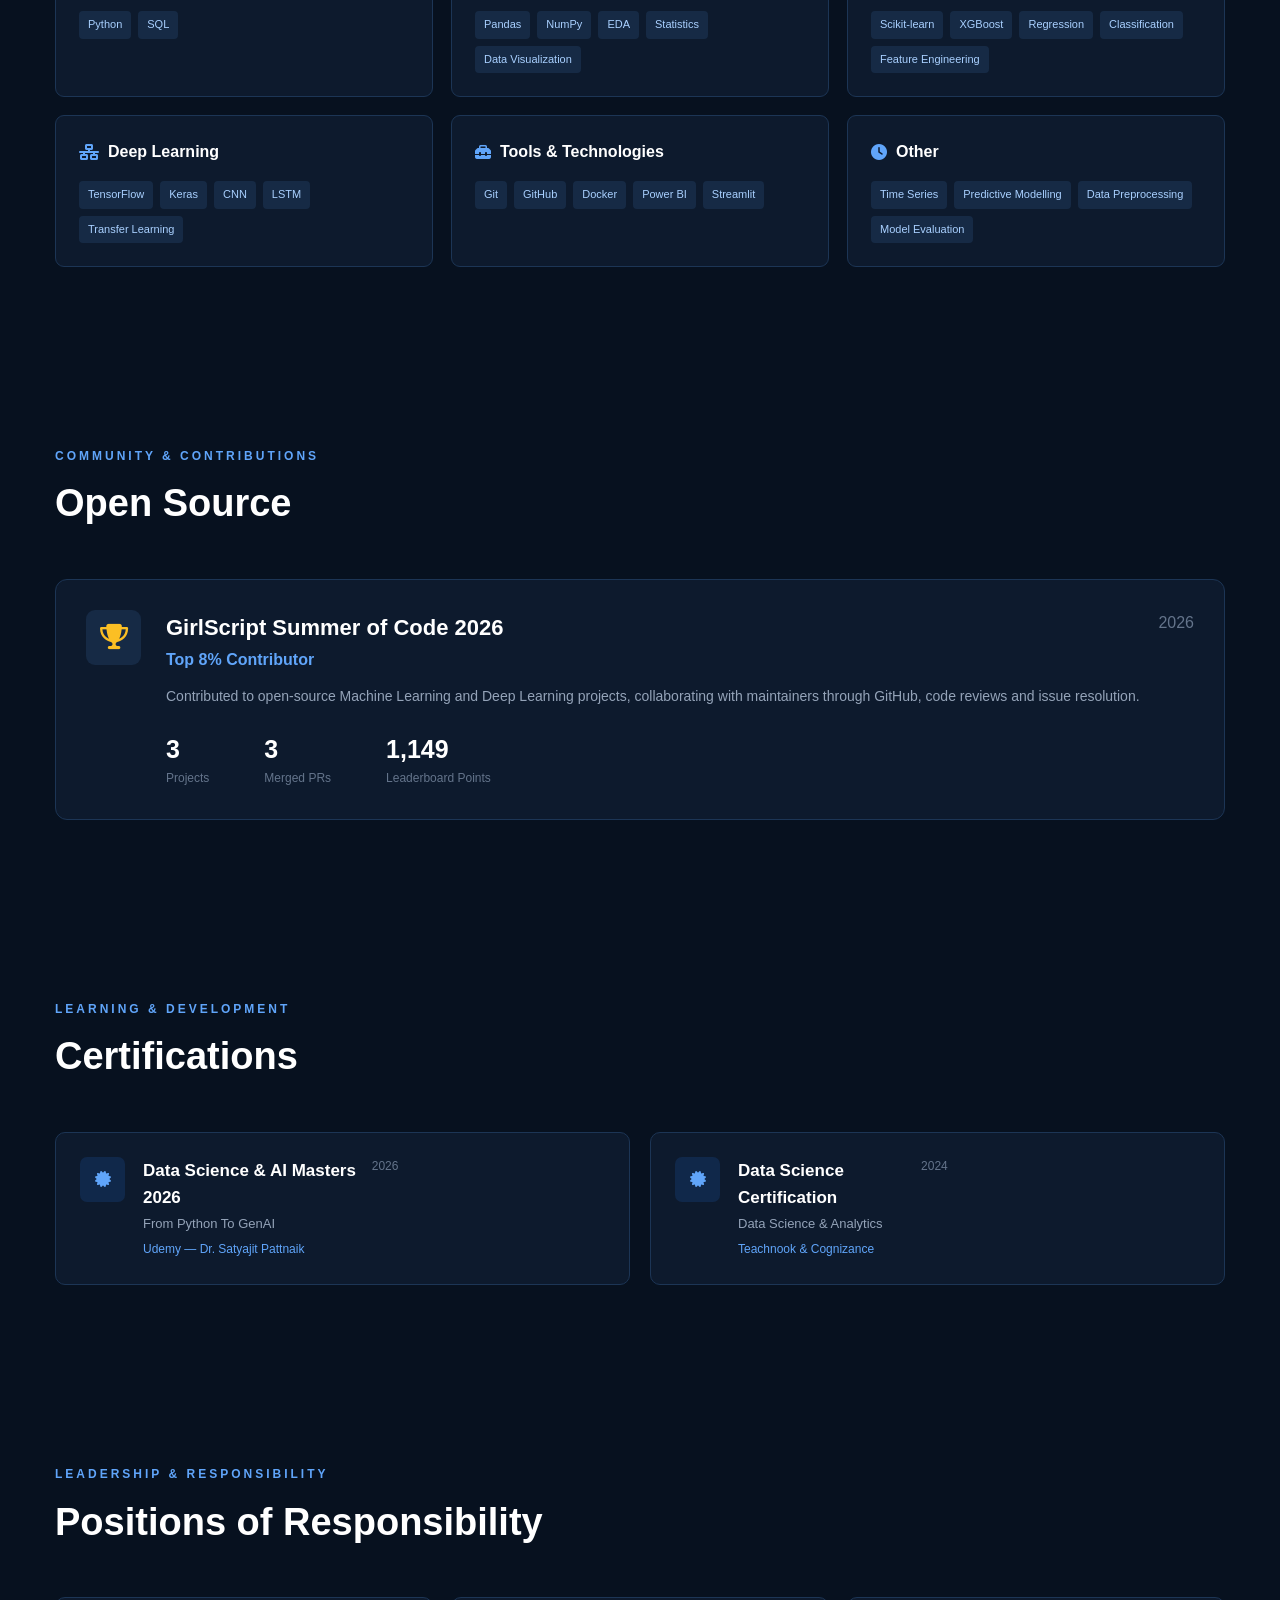
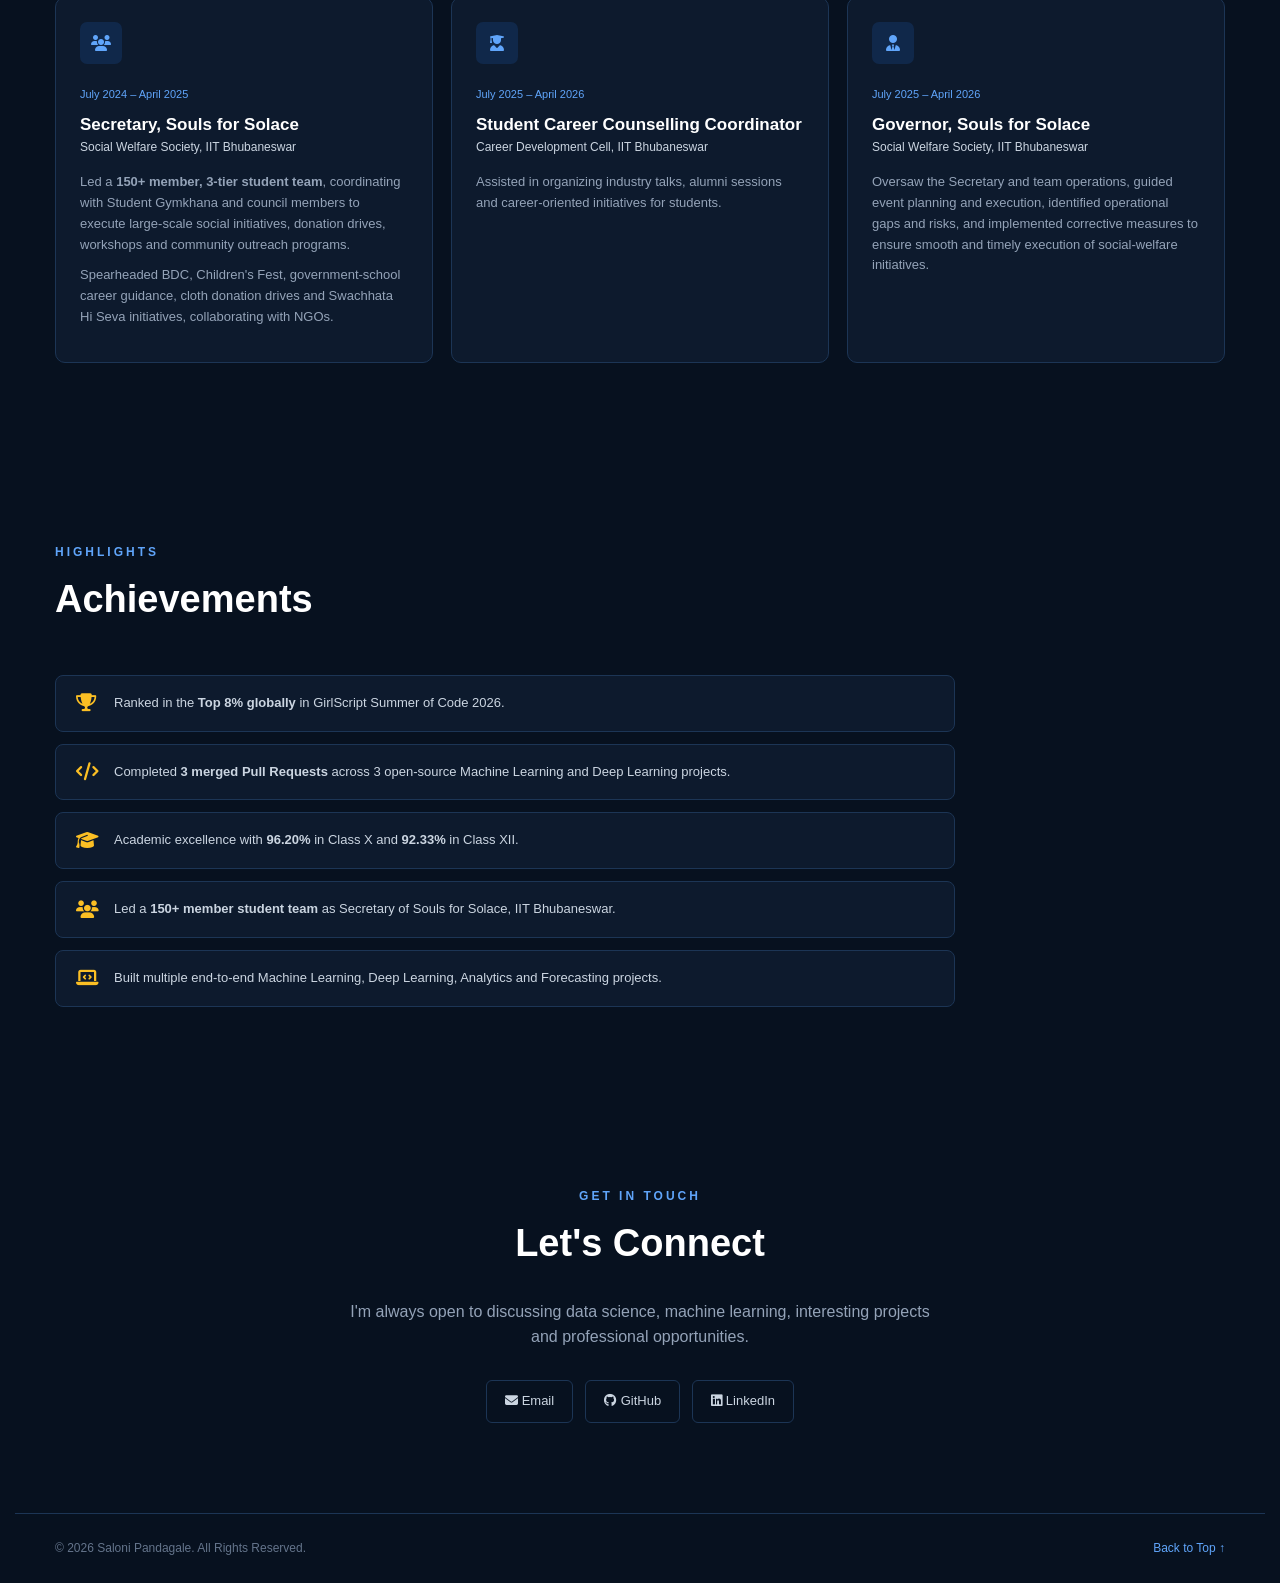
==== commit 5e8a3662: "Update index.html" ====
--- a/index.html
+++ b/index.html
@@ -501,45 +501,36 @@
             <div class="project-card">
 
                 <div class="project-icon">
-                    <i class="fas fa-heart-pulse"></i>
-                </div>
-
-                <h3>
-                    Histopathology Cancer Detection
-                </h3>
-
-                <p>
-
-                    AI-based histopathology image classification
-                    project using deep learning, transfer learning
-                    and Grad-CAM explainability for digital pathology
-                    applications.
-
+                    <i class="fas fa-skin"></i>
+                </div>
+
+                <h3>
+                    Skin Lesion Segmentation using U-Net
+                </h3>
+
+                <p>
+
+                    Developed a custom U-Net for pixel-level binary segmentation 
+                    of dermoscopic skin lesions on 900 ISIC 2016 images, 
+                    implementing encoder-decoder architecture, skip connections, 
+                    image preprocessing, and BCE + Dice loss optimization.
                 </p>
 
                 <div class="tech-stack">
 
-                    <span>Python</span>
-                    <span>Deep Learning</span>
-                    <span>CNN</span>
-                    <span>Grad-CAM</span>
+                    <span>TensorFlow</span>
+                    <span>Keras</span>
+                    <span>UNet</span>
+                    <span>Image segmentation</span>
 
                 </div>
 
                 <div class="project-links">
 
-                    <a href="https://github.com/salonipandagale/Histopathology-cancer-detection" target="_blank">
+                    <a href="https://github.com/salonipandagale/Skin-Lesion-Segmentation-UNet" target="_blank">
 
                         <i class="fab fa-github"></i>
                         GitHub
-
-                    </a>
-                    <a href="https://histopathology-cancer-detection.onrender.com/" target="_blank">
-
-                        <i class="fas fa-external-link-alt"></i>
-                        Live Demo
-
-                    </a>
 
                 </div>
 
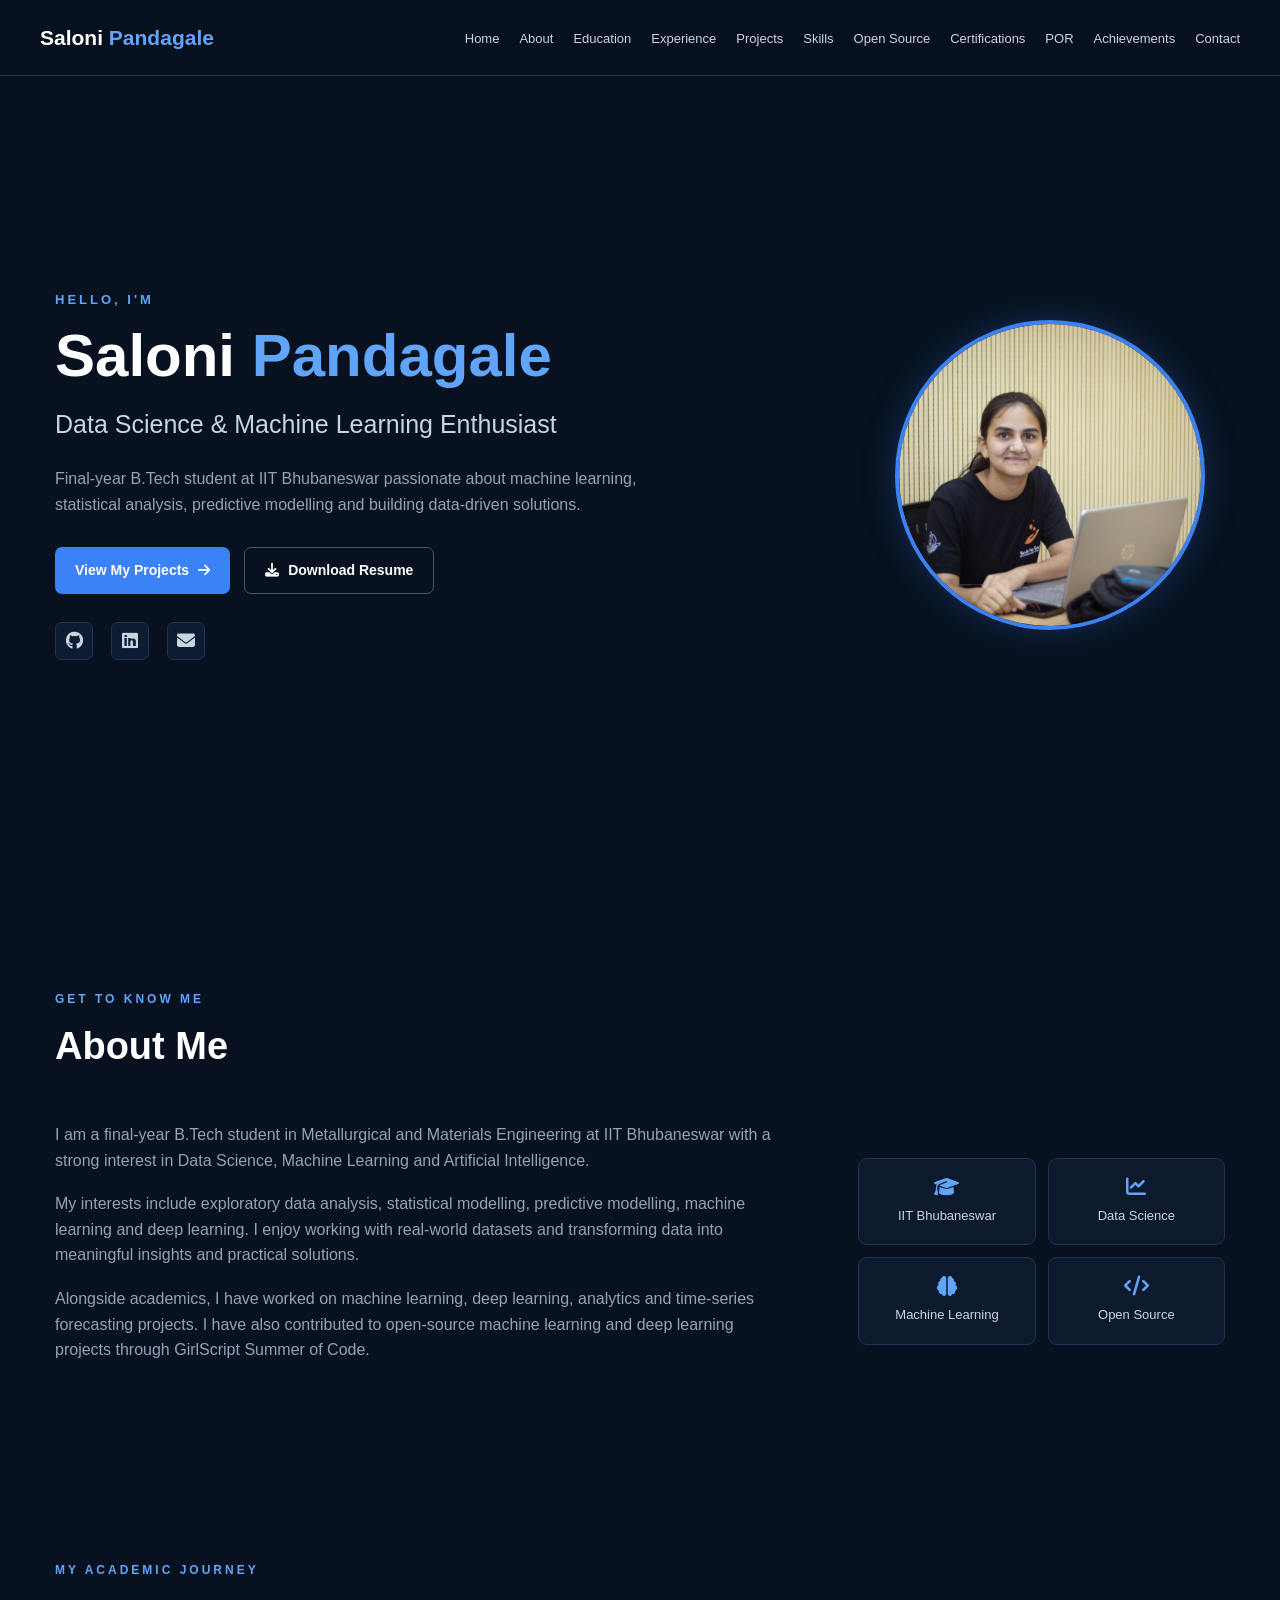
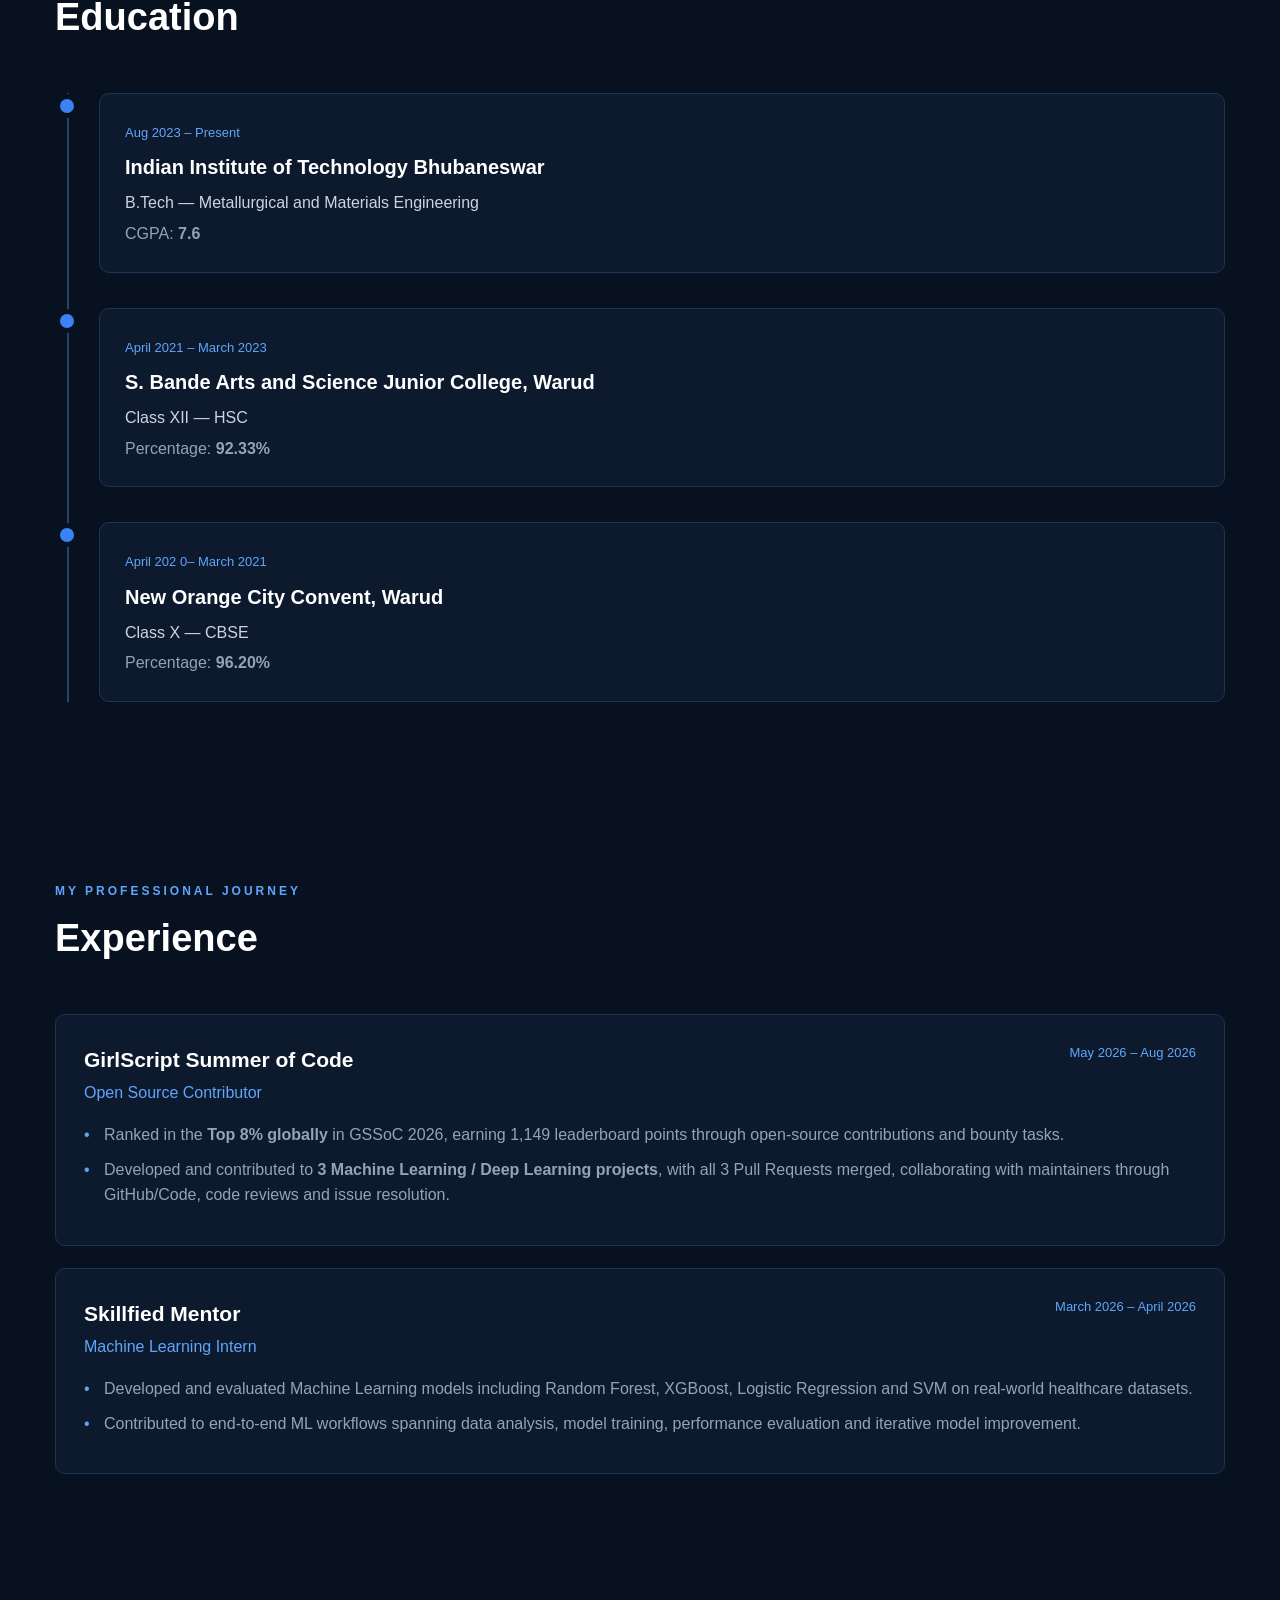
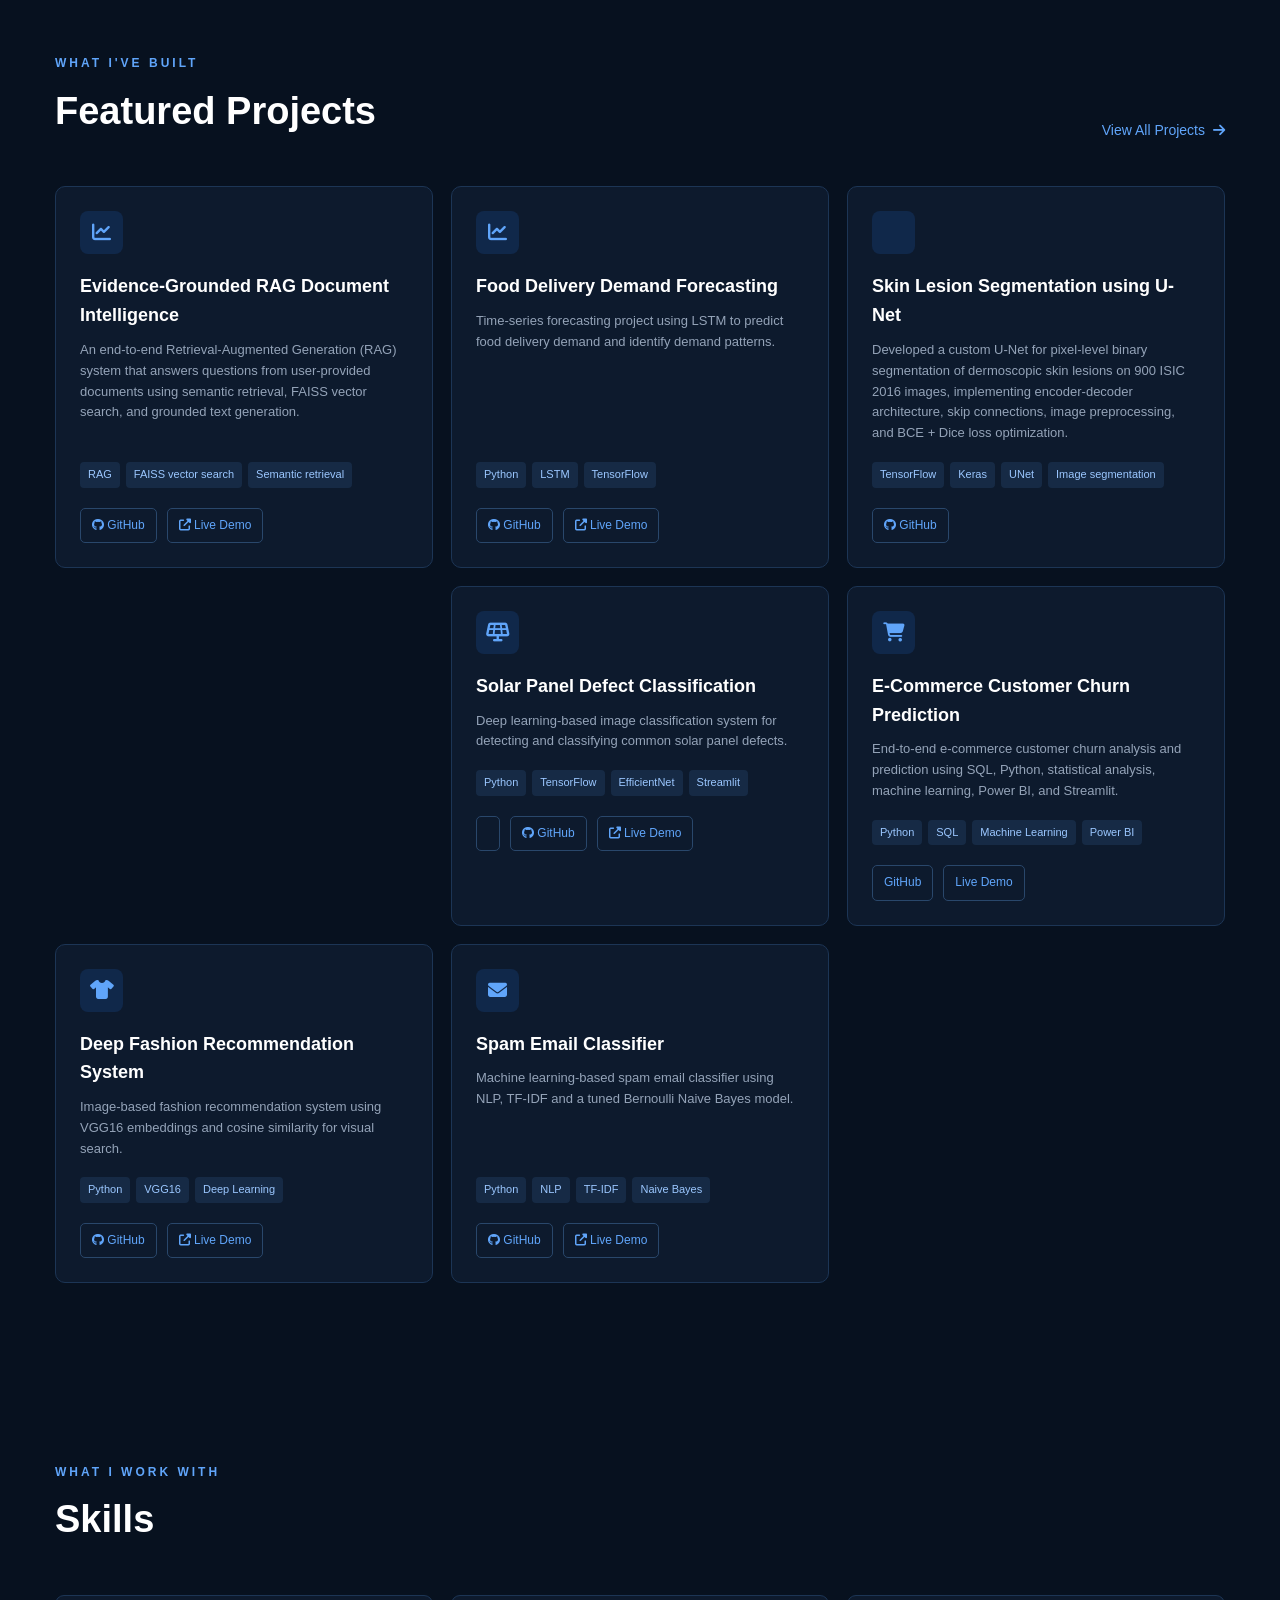
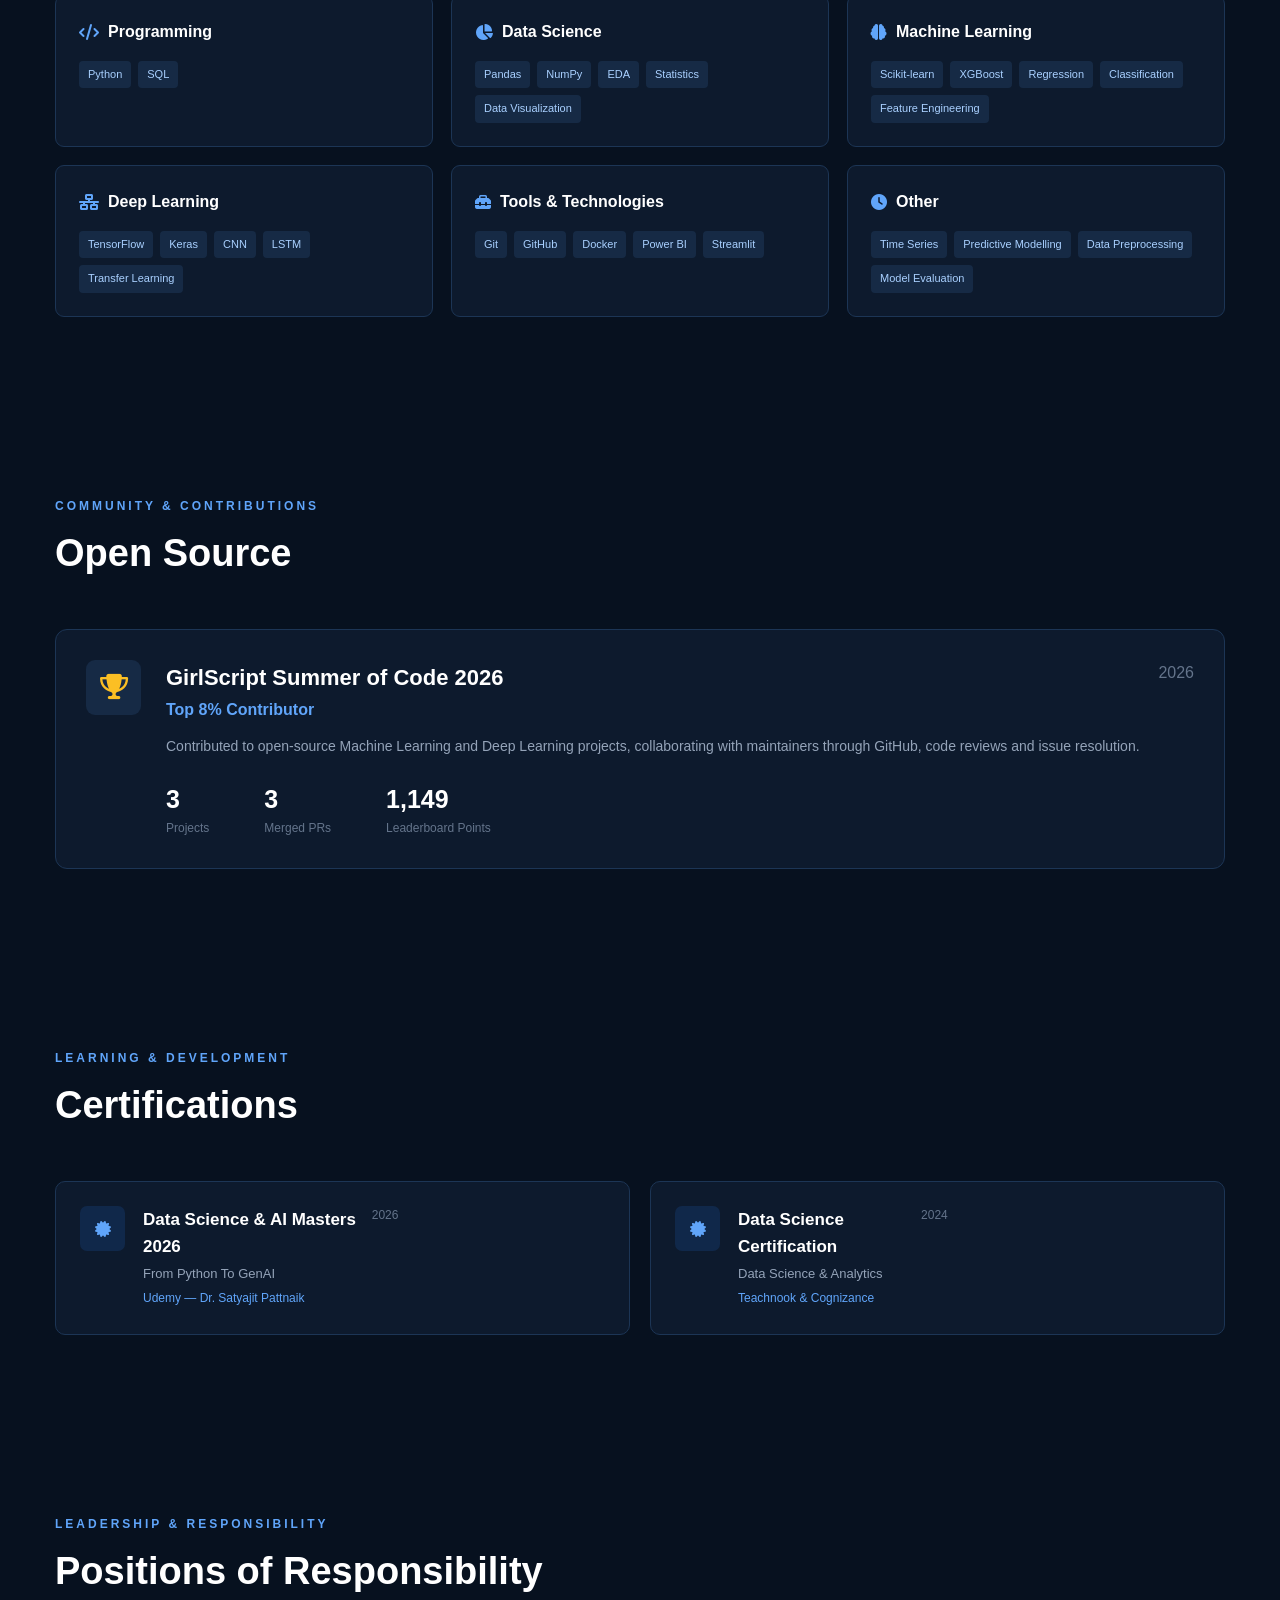
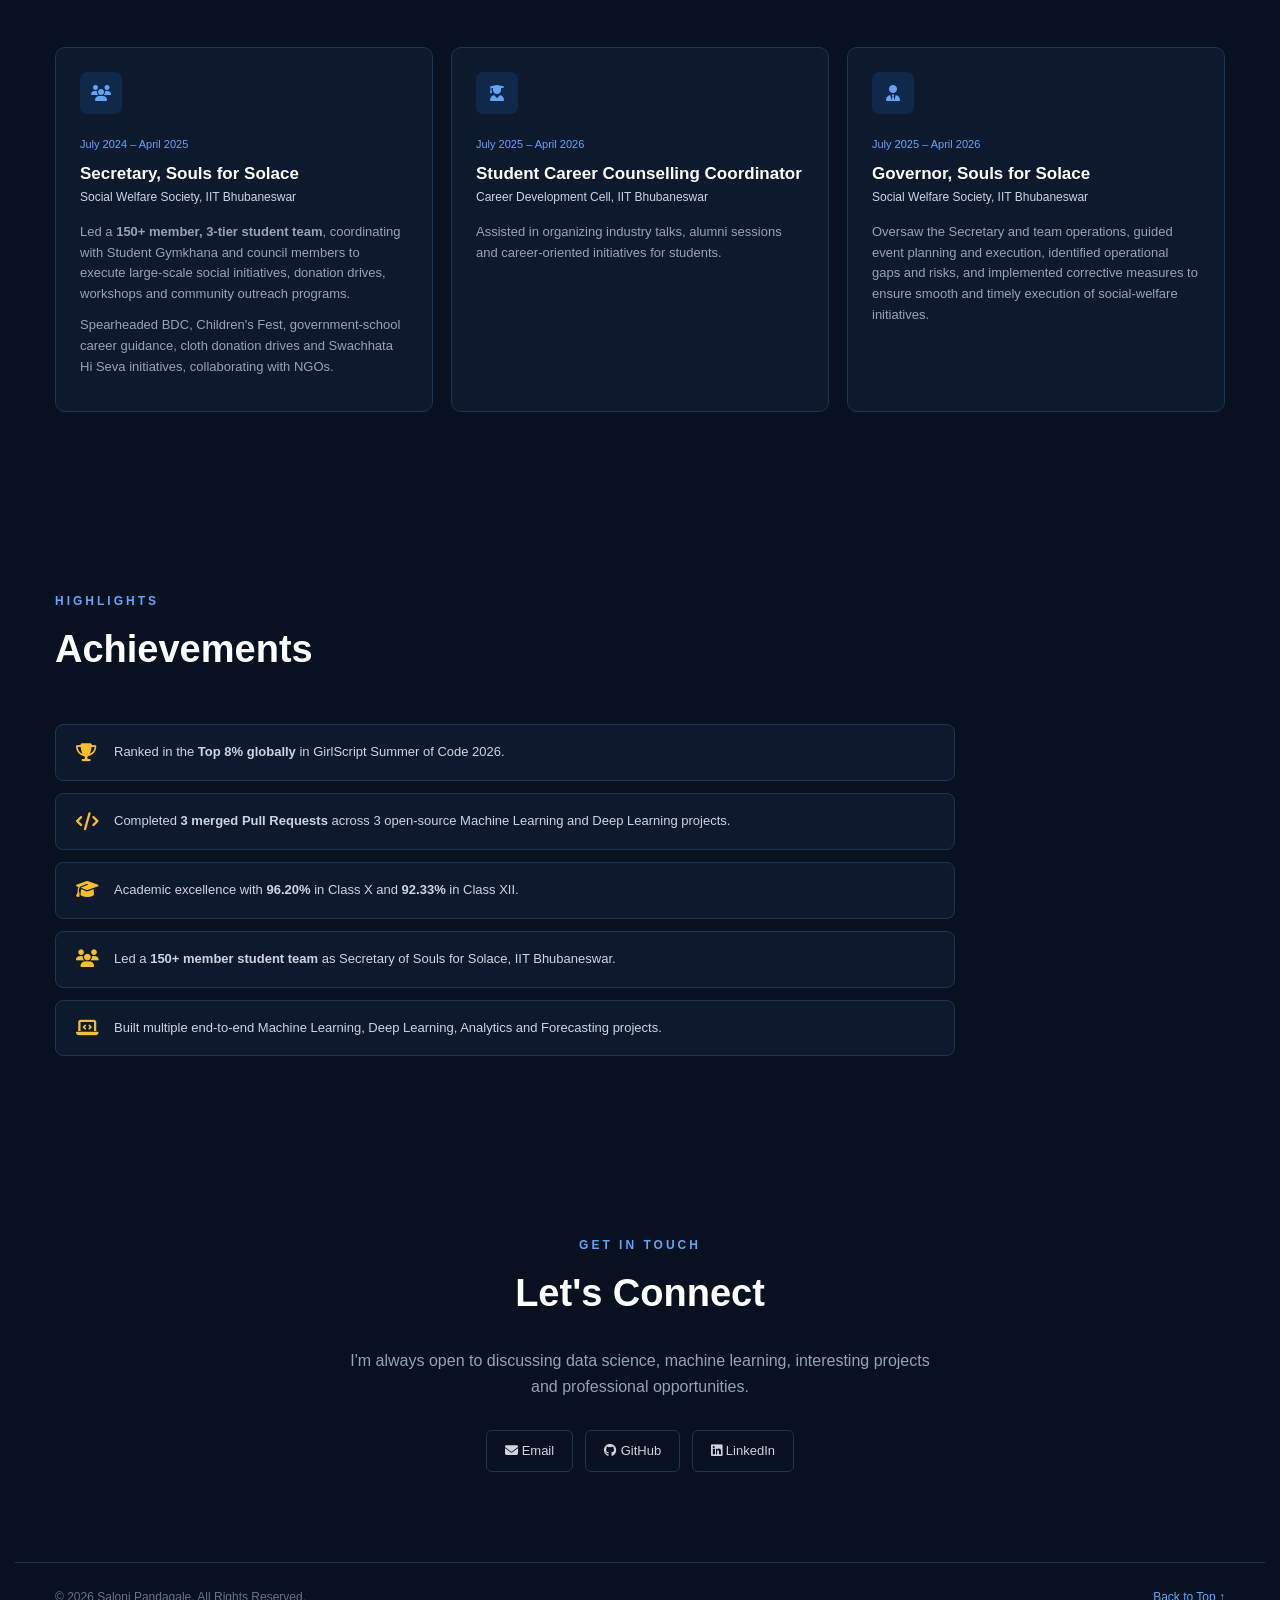
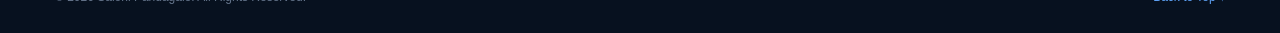
==== commit e6a5be3d: "Update index.html" ====
--- a/index.html
+++ b/index.html
@@ -461,6 +461,51 @@
                 </div>
 
                 <h3>
+                    Evidence-Grounded RAG Document Intelligence
+                </h3>
+
+                <p>
+                    An end-to-end Retrieval-Augmented Generation (RAG) system 
+                    that answers questions from user-provided documents using semantic retrieval, FAISS vector search, and grounded text generation.
+                </p>
+
+                <div class="tech-stack">
+
+                    <span>RAG</span>
+                    <span>FAISS vector search</span>
+                    <span>Semantic retrieval</span>
+
+                </div>
+
+                <div class="project-links">
+
+                    <a href="https://github.com/salonipandagale/Evidence-Grounded-RAG-Document-Intelligence"
+                        target="_blank">
+
+                        <i class="fab fa-github"></i>
+                        GitHub
+
+                    </a>
+                    <a href="https://evidence-grounded-rag-document.onrender.com/" target="_blank">
+
+                        <i class="fas fa-external-link-alt"></i>
+                        Live Demo
+
+                    </a>
+
+                </div>
+
+            </div>
+
+            <!-- PROJECT 3 -->
+
+            <div class="project-card">
+
+                <div class="project-icon">
+                    <i class="fas fa-chart-line"></i>
+                </div>
+
+                <h3>
                     Food Delivery Demand Forecasting
                 </h3>
 
